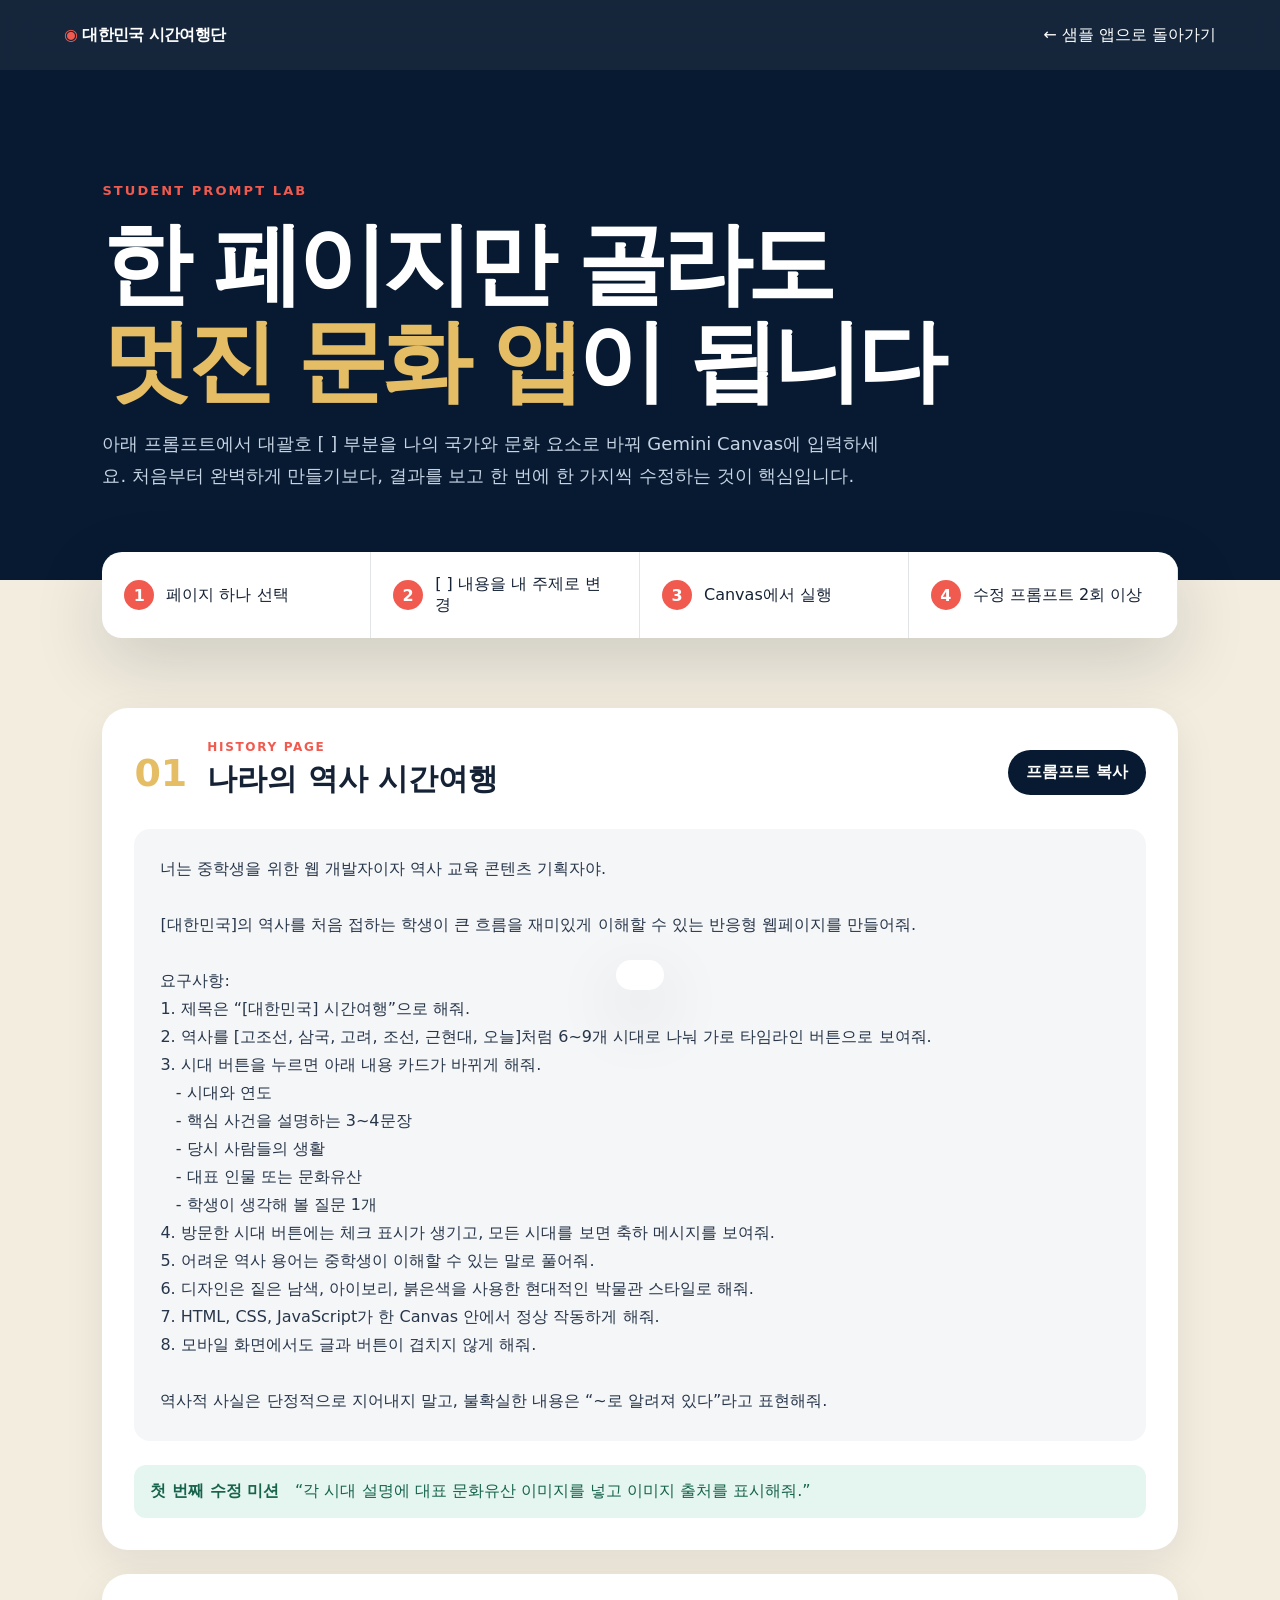
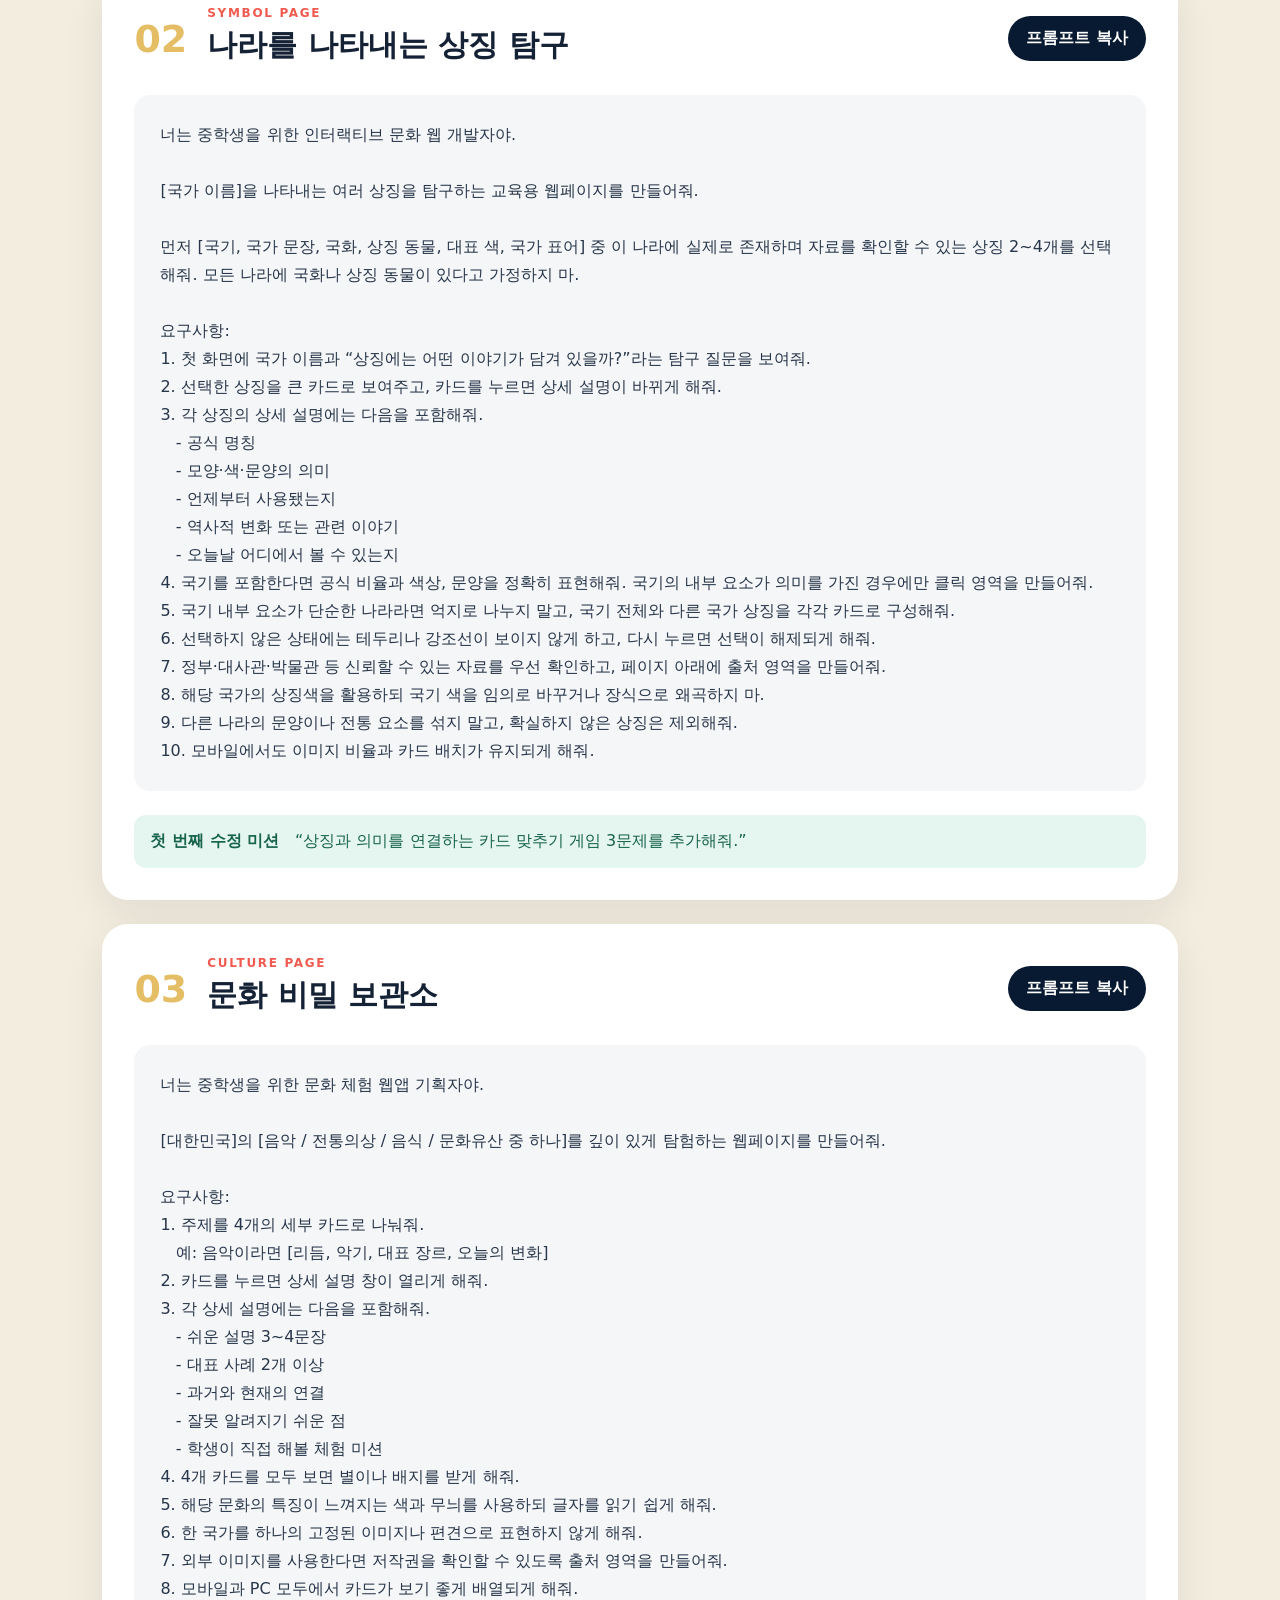
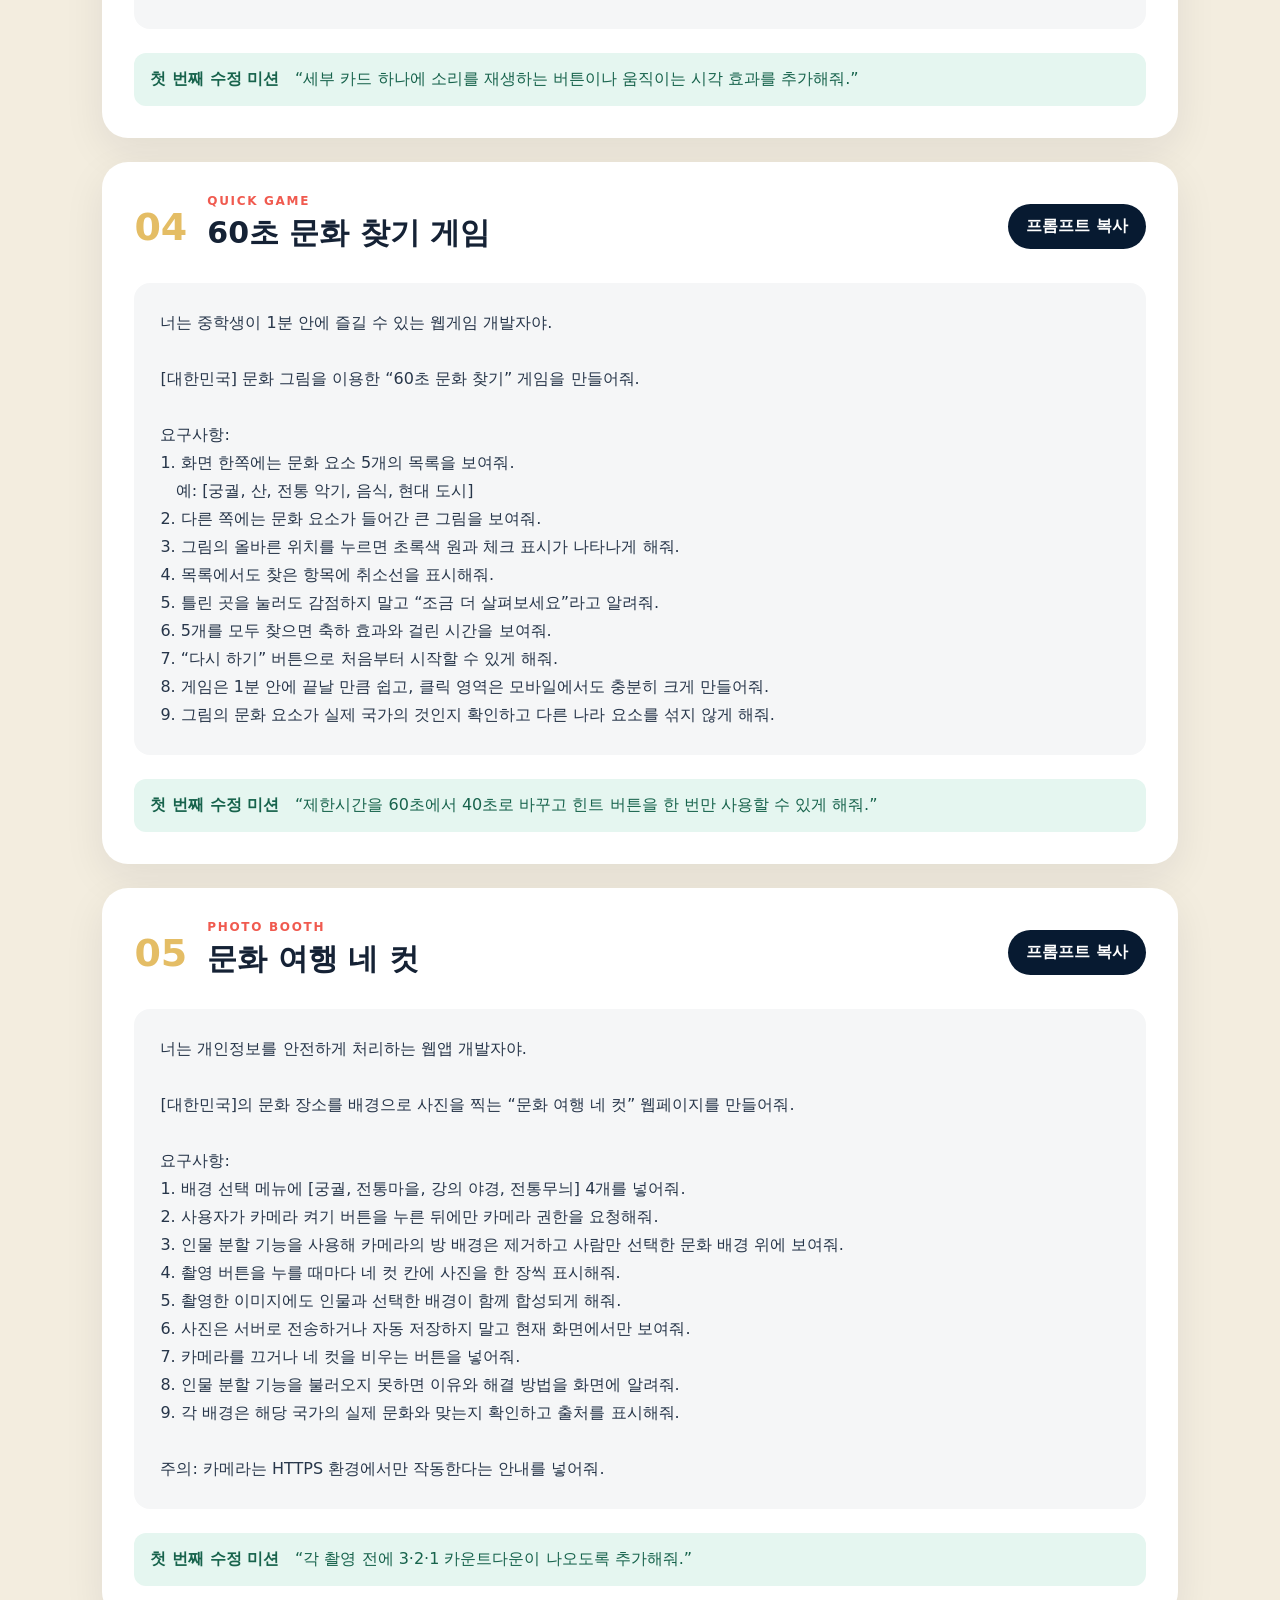
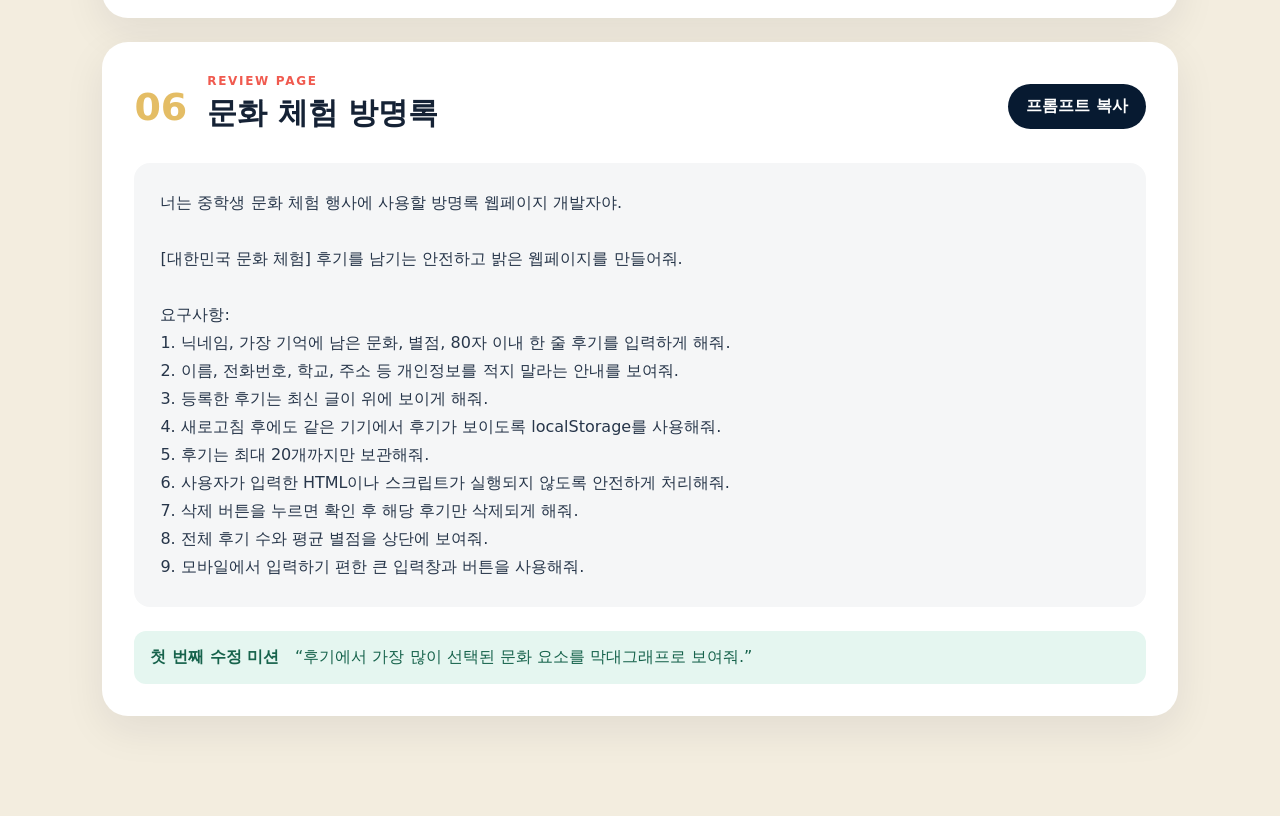
==== prompts.html @ 54f3423a "Add Korea culture learning web app" ====
<!doctype html>
<html lang="ko">
<head><meta charset="UTF-8"><meta name="viewport" content="width=device-width,initial-scale=1"><title>학생용 페이지별 프롬프트</title><link rel="stylesheet" href="styles.css"><link rel="stylesheet" href="prompts.css"></head>
<body class="prompt-page">
  <header class="site-header"><a class="brand" href="index.html"><span>◉</span> 대한민국 시간여행단</a><a class="back-link" href="index.html">← 샘플 앱으로 돌아가기</a></header>
  <main>
    <section class="prompt-hero"><p class="eyebrow">STUDENT PROMPT LAB</p><h1>한 페이지만 골라도<br><em>멋진 문화 앱</em>이 됩니다</h1><p>아래 프롬프트에서 대괄호 [ ] 부분을 나의 국가와 문화 요소로 바꿔 Gemini Canvas에 입력하세요. 처음부터 완벽하게 만들기보다, 결과를 보고 한 번에 한 가지씩 수정하는 것이 핵심입니다.</p></section>
    <section class="prompt-guide"><div><b>1</b><span>페이지 하나 선택</span></div><div><b>2</b><span>[ ] 내용을 내 주제로 변경</span></div><div><b>3</b><span>Canvas에서 실행</span></div><div><b>4</b><span>수정 프롬프트 2회 이상</span></div></section>
    <section class="prompt-list">
      <article class="prompt-card"><div class="prompt-title"><span>01</span><div><p>HISTORY PAGE</p><h2>나라의 역사 시간여행</h2></div><button class="copy-btn">프롬프트 복사</button></div><pre>너는 중학생을 위한 웹 개발자이자 역사 교육 콘텐츠 기획자야.

[대한민국]의 역사를 처음 접하는 학생이 큰 흐름을 재미있게 이해할 수 있는 반응형 웹페이지를 만들어줘.

요구사항:
1. 제목은 “[대한민국] 시간여행”으로 해줘.
2. 역사를 [고조선, 삼국, 고려, 조선, 근현대, 오늘]처럼 6~9개 시대로 나눠 가로 타임라인 버튼으로 보여줘.
3. 시대 버튼을 누르면 아래 내용 카드가 바뀌게 해줘.
   - 시대와 연도
   - 핵심 사건을 설명하는 3~4문장
   - 당시 사람들의 생활
   - 대표 인물 또는 문화유산
   - 학생이 생각해 볼 질문 1개
4. 방문한 시대 버튼에는 체크 표시가 생기고, 모든 시대를 보면 축하 메시지를 보여줘.
5. 어려운 역사 용어는 중학생이 이해할 수 있는 말로 풀어줘.
6. 디자인은 짙은 남색, 아이보리, 붉은색을 사용한 현대적인 박물관 스타일로 해줘.
7. HTML, CSS, JavaScript가 한 Canvas 안에서 정상 작동하게 해줘.
8. 모바일 화면에서도 글과 버튼이 겹치지 않게 해줘.

역사적 사실은 단정적으로 지어내지 말고, 불확실한 내용은 “~로 알려져 있다”라고 표현해줘.</pre><div class="mission"><b>첫 번째 수정 미션</b><span>“각 시대 설명에 대표 문화유산 이미지를 넣고 이미지 출처를 표시해줘.”</span></div></article>

      <article class="prompt-card"><div class="prompt-title"><span>02</span><div><p>SYMBOL PAGE</p><h2>나라를 나타내는 상징 탐구</h2></div><button class="copy-btn">프롬프트 복사</button></div><pre>너는 중학생을 위한 인터랙티브 문화 웹 개발자야.

[국가 이름]을 나타내는 여러 상징을 탐구하는 교육용 웹페이지를 만들어줘.

먼저 [국기, 국가 문장, 국화, 상징 동물, 대표 색, 국가 표어] 중 이 나라에 실제로 존재하며 자료를 확인할 수 있는 상징 2~4개를 선택해줘. 모든 나라에 국화나 상징 동물이 있다고 가정하지 마.

요구사항:
1. 첫 화면에 국가 이름과 “상징에는 어떤 이야기가 담겨 있을까?”라는 탐구 질문을 보여줘.
2. 선택한 상징을 큰 카드로 보여주고, 카드를 누르면 상세 설명이 바뀌게 해줘.
3. 각 상징의 상세 설명에는 다음을 포함해줘.
   - 공식 명칭
   - 모양·색·문양의 의미
   - 언제부터 사용됐는지
   - 역사적 변화 또는 관련 이야기
   - 오늘날 어디에서 볼 수 있는지
4. 국기를 포함한다면 공식 비율과 색상, 문양을 정확히 표현해줘. 국기의 내부 요소가 의미를 가진 경우에만 클릭 영역을 만들어줘.
5. 국기 내부 요소가 단순한 나라라면 억지로 나누지 말고, 국기 전체와 다른 국가 상징을 각각 카드로 구성해줘.
6. 선택하지 않은 상태에는 테두리나 강조선이 보이지 않게 하고, 다시 누르면 선택이 해제되게 해줘.
7. 정부·대사관·박물관 등 신뢰할 수 있는 자료를 우선 확인하고, 페이지 아래에 출처 영역을 만들어줘.
8. 해당 국가의 상징색을 활용하되 국기 색을 임의로 바꾸거나 장식으로 왜곡하지 마.
9. 다른 나라의 문양이나 전통 요소를 섞지 말고, 확실하지 않은 상징은 제외해줘.
10. 모바일에서도 이미지 비율과 카드 배치가 유지되게 해줘.</pre><div class="mission"><b>첫 번째 수정 미션</b><span>“상징과 의미를 연결하는 카드 맞추기 게임 3문제를 추가해줘.”</span></div></article>

      <article class="prompt-card"><div class="prompt-title"><span>03</span><div><p>CULTURE PAGE</p><h2>문화 비밀 보관소</h2></div><button class="copy-btn">프롬프트 복사</button></div><pre>너는 중학생을 위한 문화 체험 웹앱 기획자야.

[대한민국]의 [음악 / 전통의상 / 음식 / 문화유산 중 하나]를 깊이 있게 탐험하는 웹페이지를 만들어줘.

요구사항:
1. 주제를 4개의 세부 카드로 나눠줘.
   예: 음악이라면 [리듬, 악기, 대표 장르, 오늘의 변화]
2. 카드를 누르면 상세 설명 창이 열리게 해줘.
3. 각 상세 설명에는 다음을 포함해줘.
   - 쉬운 설명 3~4문장
   - 대표 사례 2개 이상
   - 과거와 현재의 연결
   - 잘못 알려지기 쉬운 점
   - 학생이 직접 해볼 체험 미션
4. 4개 카드를 모두 보면 별이나 배지를 받게 해줘.
5. 해당 문화의 특징이 느껴지는 색과 무늬를 사용하되 글자를 읽기 쉽게 해줘.
6. 한 국가를 하나의 고정된 이미지나 편견으로 표현하지 않게 해줘.
7. 외부 이미지를 사용한다면 저작권을 확인할 수 있도록 출처 영역을 만들어줘.
8. 모바일과 PC 모두에서 카드가 보기 좋게 배열되게 해줘.</pre><div class="mission"><b>첫 번째 수정 미션</b><span>“세부 카드 하나에 소리를 재생하는 버튼이나 움직이는 시각 효과를 추가해줘.”</span></div></article>

      <article class="prompt-card"><div class="prompt-title"><span>04</span><div><p>QUICK GAME</p><h2>60초 문화 찾기 게임</h2></div><button class="copy-btn">프롬프트 복사</button></div><pre>너는 중학생이 1분 안에 즐길 수 있는 웹게임 개발자야.

[대한민국] 문화 그림을 이용한 “60초 문화 찾기” 게임을 만들어줘.

요구사항:
1. 화면 한쪽에는 문화 요소 5개의 목록을 보여줘.
   예: [궁궐, 산, 전통 악기, 음식, 현대 도시]
2. 다른 쪽에는 문화 요소가 들어간 큰 그림을 보여줘.
3. 그림의 올바른 위치를 누르면 초록색 원과 체크 표시가 나타나게 해줘.
4. 목록에서도 찾은 항목에 취소선을 표시해줘.
5. 틀린 곳을 눌러도 감점하지 말고 “조금 더 살펴보세요”라고 알려줘.
6. 5개를 모두 찾으면 축하 효과와 걸린 시간을 보여줘.
7. “다시 하기” 버튼으로 처음부터 시작할 수 있게 해줘.
8. 게임은 1분 안에 끝날 만큼 쉽고, 클릭 영역은 모바일에서도 충분히 크게 만들어줘.
9. 그림의 문화 요소가 실제 국가의 것인지 확인하고 다른 나라 요소를 섞지 않게 해줘.</pre><div class="mission"><b>첫 번째 수정 미션</b><span>“제한시간을 60초에서 40초로 바꾸고 힌트 버튼을 한 번만 사용할 수 있게 해줘.”</span></div></article>

      <article class="prompt-card"><div class="prompt-title"><span>05</span><div><p>PHOTO BOOTH</p><h2>문화 여행 네 컷</h2></div><button class="copy-btn">프롬프트 복사</button></div><pre>너는 개인정보를 안전하게 처리하는 웹앱 개발자야.

[대한민국]의 문화 장소를 배경으로 사진을 찍는 “문화 여행 네 컷” 웹페이지를 만들어줘.

요구사항:
1. 배경 선택 메뉴에 [궁궐, 전통마을, 강의 야경, 전통무늬] 4개를 넣어줘.
2. 사용자가 카메라 켜기 버튼을 누른 뒤에만 카메라 권한을 요청해줘.
3. 인물 분할 기능을 사용해 카메라의 방 배경은 제거하고 사람만 선택한 문화 배경 위에 보여줘.
4. 촬영 버튼을 누를 때마다 네 컷 칸에 사진을 한 장씩 표시해줘.
5. 촬영한 이미지에도 인물과 선택한 배경이 함께 합성되게 해줘.
6. 사진은 서버로 전송하거나 자동 저장하지 말고 현재 화면에서만 보여줘.
7. 카메라를 끄거나 네 컷을 비우는 버튼을 넣어줘.
8. 인물 분할 기능을 불러오지 못하면 이유와 해결 방법을 화면에 알려줘.
9. 각 배경은 해당 국가의 실제 문화와 맞는지 확인하고 출처를 표시해줘.

주의: 카메라는 HTTPS 환경에서만 작동한다는 안내를 넣어줘.</pre><div class="mission"><b>첫 번째 수정 미션</b><span>“각 촬영 전에 3·2·1 카운트다운이 나오도록 추가해줘.”</span></div></article>

      <article class="prompt-card"><div class="prompt-title"><span>06</span><div><p>REVIEW PAGE</p><h2>문화 체험 방명록</h2></div><button class="copy-btn">프롬프트 복사</button></div><pre>너는 중학생 문화 체험 행사에 사용할 방명록 웹페이지 개발자야.

[대한민국 문화 체험] 후기를 남기는 안전하고 밝은 웹페이지를 만들어줘.

요구사항:
1. 닉네임, 가장 기억에 남은 문화, 별점, 80자 이내 한 줄 후기를 입력하게 해줘.
2. 이름, 전화번호, 학교, 주소 등 개인정보를 적지 말라는 안내를 보여줘.
3. 등록한 후기는 최신 글이 위에 보이게 해줘.
4. 새로고침 후에도 같은 기기에서 후기가 보이도록 localStorage를 사용해줘.
5. 후기는 최대 20개까지만 보관해줘.
6. 사용자가 입력한 HTML이나 스크립트가 실행되지 않도록 안전하게 처리해줘.
7. 삭제 버튼을 누르면 확인 후 해당 후기만 삭제되게 해줘.
8. 전체 후기 수와 평균 별점을 상단에 보여줘.
9. 모바일에서 입력하기 편한 큰 입력창과 버튼을 사용해줘.</pre><div class="mission"><b>첫 번째 수정 미션</b><span>“후기에서 가장 많이 선택된 문화 요소를 막대그래프로 보여줘.”</span></div></article>
    </section>
  </main>
  <div id="toast" role="status"></div><script src="prompts.js"></script>
</body></html>
---- styles.css ----
:root{--navy:#071a31;--navy2:#0d2948;--red:#f05a4f;--blue:#2c71d6;--cream:#f7f0df;--gold:#e4bd65;--mint:#93d8c4;--ink:#152235;--white:#fff;--shadow:0 24px 70px rgba(5,22,43,.16)}
*{box-sizing:border-box}html{scroll-behavior:smooth}body{margin:0;font-family:Pretendard,"Noto Sans KR",system-ui,sans-serif;color:var(--ink);background:var(--cream)}button,a,select,input,textarea{font:inherit}button,a{cursor:pointer}.site-header{height:70px;position:sticky;top:0;z-index:20;display:flex;align-items:center;gap:28px;padding:0 5vw;background:rgba(7,26,49,.94);backdrop-filter:blur(14px);color:#fff}.brand{margin-right:auto;color:#fff;text-decoration:none;font-weight:850;letter-spacing:-.04em}.brand span{color:var(--red)}nav{display:flex;gap:22px}nav a{color:#dbe7f4;text-decoration:none;font-size:14px}.icon-btn,.ghost,.small-btn{border:1px solid rgba(255,255,255,.3);background:transparent;color:inherit;border-radius:999px;padding:10px 16px}.hero{min-height:calc(100vh - 70px);display:grid;grid-template-columns:.85fr 1.15fr;align-items:center;background:var(--navy);color:#fff;overflow:hidden}.hero-copy{padding:8vw 3vw 8vw 8vw;z-index:2}.eyebrow{color:var(--red);font-weight:900;font-size:13px;letter-spacing:.16em}.hero h1{font-size:clamp(52px,6.7vw,100px);line-height:.94;letter-spacing:-.07em;margin:24px 0}.hero h1 em{color:var(--gold);font-style:normal}.hero-copy>p:not(.eyebrow){font-size:18px;color:#c6d4e4;line-height:1.8;max-width:580px}.hero-actions{display:flex;gap:12px;margin-top:34px}.primary{display:inline-block;border:0;border-radius:999px;padding:14px 23px;background:var(--red);color:#fff;text-decoration:none;font-weight:850;box-shadow:0 10px 30px rgba(240,90,79,.25)}.hero-art{height:100%;position:relative}.hero-art img{width:100%;height:100%;object-fit:cover;mask-image:linear-gradient(90deg,transparent 0,#000 15%)}.passport{position:absolute;right:5vw;bottom:7vh;background:#fff;color:var(--navy);padding:16px 22px;border-radius:16px;transform:rotate(-3deg);box-shadow:var(--shadow)}.passport small{display:block}.passport strong{font-size:24px;color:var(--red)}.section{padding:100px 8vw}.section-heading{display:flex;justify-content:space-between;align-items:end;gap:40px;margin-bottom:42px}.section-heading h2,.camera-copy h2{font-size:clamp(38px,5vw,68px);letter-spacing:-.055em;margin:10px 0}.section-heading>p{max-width:430px;line-height:1.7;color:#617083}.timeline{display:grid;grid-template-columns:repeat(5,1fr);position:relative}.timeline:before{content:"";position:absolute;left:5%;right:5%;top:21px;height:2px;background:#c7bfae}.era{z-index:1;border:0;background:transparent;padding:55px 5px 10px;font-weight:850;position:relative}.era:before{content:"";position:absolute;top:13px;left:calc(50% - 9px);width:18px;height:18px;border-radius:50%;background:var(--cream);border:3px solid var(--navy)}.era.active{color:var(--red)}.era.active:before{background:var(--red);box-shadow:0 0 0 8px rgba(240,90,79,.16);border-color:var(--red)}.era.visited:after{content:"✓";position:absolute;top:-8px;margin-left:2px;color:var(--blue)}.era-panel{margin-top:30px;background:#fff;border-radius:28px;padding:45px;display:grid;grid-template-columns:140px 1fr;gap:34px;box-shadow:var(--shadow);min-height:230px}.era-panel .year{font-size:34px;font-weight:900;color:var(--red);border-right:1px solid #ddd}.era-panel h3{font-size:28px;margin:0 0 12px}.era-panel p{line-height:1.8;color:#536276}.era-panel .fact{display:inline-block;background:#eaf3ff;padding:10px 14px;border-radius:10px;color:#174e91;font-weight:750}.culture-section{background:var(--navy);color:#fff}.section-heading.light>p{color:#b9c9da}.culture-grid{display:grid;grid-template-columns:repeat(4,1fr);gap:16px}.culture-card{text-align:left;min-height:350px;border:1px solid rgba(255,255,255,.13);background:var(--navy2);color:#fff;border-radius:24px;padding:26px;display:flex;flex-direction:column;transition:.25s}.culture-card:hover{transform:translateY(-8px);background:#15395f;border-color:var(--gold)}.culture-card .num{color:#849bb5}.culture-card .emoji{font-size:70px;margin:auto 0}.culture-card h3{font-size:32px;margin:0}.culture-card p{color:#b8c9da}.culture-card .open{margin-top:auto;color:var(--gold);font-size:14px}dialog{border:0;border-radius:26px;padding:0;max-width:660px;width:90%;box-shadow:var(--shadow)}dialog::backdrop{background:rgba(3,15,28,.78);backdrop-filter:blur(7px)}.dialog-close{position:absolute;right:18px;top:14px;border:0;background:none;font-size:30px}.dialog-content{padding:42px}.dialog-content .big{font-size:64px}.dialog-content h3{font-size:38px;margin:10px 0}.dialog-content p{line-height:1.8;color:#516174}.dialog-content .connection{background:var(--cream);border-left:5px solid var(--red);padding:16px;border-radius:8px}.game-tabs{display:flex;gap:8px;margin-bottom:18px}.game-tab{border:1px solid #bbb;background:transparent;border-radius:999px;padding:11px 20px;font-weight:800}.game-tab.active{background:var(--navy);color:#fff}.game-panel{display:none;background:#fff;border-radius:30px;padding:38px;box-shadow:var(--shadow)}.game-panel.active{display:grid}.game-panel#puzzleGame{grid-template-columns:.65fr 1fr;align-items:center;gap:55px}.game-label{color:var(--red);font-weight:900}.game-panel h3{font-size:32px}.game-stats{display:flex;align-items:center;gap:16px;margin-top:30px}.small-btn{color:var(--navy);border-color:#bbb}.puzzle{width:min(100%,600px);aspect-ratio:3/2;display:grid;grid-template-columns:repeat(3,1fr);grid-template-rows:repeat(3,1fr);gap:4px;background:var(--navy);padding:4px;border-radius:15px;overflow:hidden}.tile{border:0;border-radius:5px;background-image:url("assets/korea-journey.png");background-size:300% 300%;transition:.15s}.tile.empty{background-image:none;background:#d9e1e8}.quiz-box{max-width:720px;margin:auto;width:100%}.quiz-progress{display:flex;justify-content:space-between;color:#697789}.quiz-answers{display:grid;gap:10px}.answer{padding:16px;text-align:left;border:1px solid #d4dbe2;background:#fff;border-radius:14px}.answer:hover{border-color:var(--blue)}.answer.correct{background:#dff5e9;border-color:#39a16c}.answer.wrong{background:#ffe6e2;border-color:var(--red)}#quizFeedback{min-height:24px;font-weight:750}.camera-section{background:#cde8df;display:grid;grid-template-columns:.7fr 1.3fr;align-items:center;gap:7vw}.camera-copy p:not(.eyebrow){line-height:1.8}.camera-copy label{display:block;font-weight:800;margin:24px 0 8px}.camera-copy select{display:block;width:100%;padding:13px;border:0;border-radius:12px;margin-bottom:16px}.camera-frame{aspect-ratio:16/10;background:var(--navy);border:10px solid #fff;border-radius:28px;box-shadow:var(--shadow);overflow:hidden;position:relative;display:grid;place-items:center}.camera-frame video{width:100%;height:100%;object-fit:cover;transform:scaleX(-1)}#cameraPlaceholder{text-align:center;color:#c5d6e7}#cameraPlaceholder span{font-size:70px}#cameraSticker{position:absolute;top:22px;left:50%;transform:translateX(-50%);background:rgba(7,26,49,.8);color:#fff;padding:10px 18px;border-radius:999px;font-weight:800;white-space:nowrap}.capture{position:absolute;bottom:18px;width:56px;height:56px;border-radius:50%;border:5px solid #fff;background:var(--red);color:transparent}.review-layout{display:grid;grid-template-columns:.8fr 1.2fr;gap:50px}.review-layout form{display:grid;gap:15px;background:#fff;padding:28px;border-radius:24px}.review-layout label{font-weight:800}.review-layout input,.review-layout select,.review-layout textarea{width:100%;margin-top:7px;padding:13px;border:1px solid #ccd3da;border-radius:10px}.review-layout textarea{height:100px;resize:vertical}.rating button{border:0;background:transparent;color:#c7c7c7;font-size:28px;padding:2px}.rating button.on{color:var(--gold)}.review-list{display:grid;gap:12px;max-height:460px;overflow:auto}.review-item{background:#fff;padding:18px 20px;border-radius:16px}.review-item header{display:flex;justify-content:space-between}.review-item p{color:#4d5c6d}.review-item small{color:#738092}footer{padding:50px 8vw;background:var(--navy);color:#fff;display:flex;align-items:center;gap:25px}footer p{color:#9db0c5}footer a{margin-left:auto;color:var(--gold)}#toast{position:fixed;left:50%;bottom:30px;transform:translate(-50%,120px);background:#fff;color:var(--navy);padding:15px 24px;border-radius:999px;box-shadow:var(--shadow);font-weight:850;z-index:50;transition:.3s}#toast.show{transform:translate(-50%,0)}
@media(max-width:900px){nav{display:none}.site-header{padding:0 20px}.hero{grid-template-columns:1fr}.hero-copy{padding:90px 7vw 35px}.hero-art{height:55vh}.culture-grid{grid-template-columns:1fr 1fr}.section,.camera-section{padding:75px 6vw}.game-panel#puzzleGame,.camera-section,.review-layout{grid-template-columns:1fr}.camera-copy{order:0}.section-heading{align-items:start;flex-direction:column}.era-panel{grid-template-columns:1fr}.era-panel .year{border:0}.culture-card{min-height:270px}}
@media(max-width:560px){.icon-btn{padding:9px;font-size:12px}.hero h1{font-size:52px}.culture-grid{grid-template-columns:1fr}.timeline{overflow-x:auto}.era{min-width:90px}.game-panel{padding:22px}.section{padding:65px 20px}.puzzle{width:100%}.hero-art{height:45vh}}
@media(prefers-reduced-motion:reduce){html{scroll-behavior:auto}*{transition:none!important}}

/* Expanded learning sections */
.timeline{grid-template-columns:repeat(9,minmax(95px,1fr));overflow-x:auto;padding-top:8px}.timeline:before{top:29px}.era-panel{min-height:300px}.era-panel .year{font-size:30px}.era-meta{display:grid;grid-template-columns:repeat(3,1fr);gap:10px;margin-top:20px}.era-meta div{background:#f6f3ec;padding:14px;border-radius:12px}.era-meta b{display:block;color:var(--red);font-size:13px;margin-bottom:6px}.era-meta span{font-size:14px;line-height:1.5}.source-note{margin-top:24px;color:#6d7784;font-size:13px}
.flag-section{background:#0a203b;color:#fff}.flag-layout{display:grid;grid-template-columns:1.15fr .85fr;gap:60px;align-items:center}.flag-stage{aspect-ratio:3/2;background:#fff;border-radius:12px;position:relative;box-shadow:0 30px 80px rgba(0,0,0,.32)}.taegeuk-symbol{position:absolute;width:32%;aspect-ratio:1;left:34%;top:26%;border-radius:50%;background:linear-gradient(#cd2e3a 0 50%,#0047a0 50%);transform:rotate(28deg);overflow:hidden}.taegeuk-symbol:before,.taegeuk-symbol:after{content:"";position:absolute;width:50%;height:50%;border-radius:50%;left:0;top:25%;background:#cd2e3a}.taegeuk-symbol:after{left:50%;background:#0047a0}.trigram{position:absolute;border:0;background:none;color:#111;font-family:serif;font-size:clamp(38px,6vw,72px);line-height:1;transition:.2s}.trigram:hover,.trigram.active{color:var(--red)}.trigram-geon{left:10%;top:8%;transform:rotate(-35deg)}.trigram-gon{right:10%;bottom:8%;transform:rotate(-35deg)}.trigram-gam{right:10%;top:8%;transform:rotate(35deg)}.trigram-ri{left:10%;bottom:8%;transform:rotate(35deg)}.trigram-geon:hover,.trigram-geon.active,.trigram-gon:hover,.trigram-gon.active{transform:rotate(-35deg) scale(1.12)}.trigram-gam:hover,.trigram-gam.active,.trigram-ri:hover,.trigram-ri.active{transform:rotate(35deg) scale(1.12)}.flag-detail .hanja{font:900 90px serif;color:var(--gold)}.flag-detail h3{font-size:32px;margin:8px 0}.flag-detail>p:not(.eyebrow){color:#bdcad8;line-height:1.8}.flag-meaning{display:grid;grid-template-columns:80px 1fr;gap:8px 15px;margin-top:28px;padding-top:22px;border-top:1px solid #38506a}.flag-meaning b{color:var(--gold)}.flag-meaning span{color:#c5d1dd}.flag-history{display:grid;grid-template-columns:repeat(4,1fr);gap:12px;margin-top:60px}.flag-history article{padding:24px;border-radius:18px;background:#112d4d}.flag-history b{color:var(--red);font-size:24px}.flag-history h3{font-size:18px}.flag-history p{color:#b9c8d7;font-size:14px;line-height:1.7}
.dialog-content{max-height:82vh;overflow:auto}.culture-topics{display:grid;gap:10px;margin:24px 0}.culture-topic{padding:15px;border:1px solid #dce2e7;border-radius:12px}.culture-topic b{display:block;color:var(--blue);margin-bottom:5px}.culture-topic span{font-size:14px;line-height:1.6;color:#4f5e6e}.try-it{background:#e5f6f0;padding:16px;border-radius:12px;color:#17634c;font-weight:750}
.game-panel#huntGame{grid-template-columns:.65fr 1fr;align-items:center;gap:45px}.hunt-checklist{display:flex;flex-wrap:wrap;gap:8px;margin-top:20px}.hunt-checklist span{padding:9px 12px;border-radius:999px;background:#edf0f3;font-weight:800;font-size:13px}.hunt-checklist span.found{background:#dff5e9;color:#19734c;text-decoration:line-through}.hunt-image{position:relative;border-radius:20px;overflow:hidden;box-shadow:var(--shadow)}.hunt-image img{display:block;width:100%}.hotspot{position:absolute;border:2px dashed transparent;background:transparent;border-radius:50%}.hotspot:hover{border-color:#fff;background:rgba(255,255,255,.12)}.hotspot.found{border:4px solid #54e49e;background:rgba(84,228,158,.2)}.hotspot.found:after{content:"✓";position:absolute;inset:25%;display:grid;place-items:center;border-radius:50%;background:#178454;color:#fff;font-size:24px}.hotspot.palace{left:0;top:24%;width:35%;height:36%}.hotspot.mountain{left:25%;top:0;width:34%;height:30%}.hotspot.janggu{left:36%;top:40%;width:30%;height:45%}.hotspot.food{left:0;bottom:0;width:30%;height:30%}.hotspot.seoul{right:0;top:10%;width:38%;height:44%}
.camera-section{align-items:start}.photo-booth{background:#fff;padding:16px;border-radius:26px;box-shadow:var(--shadow)}.booth-title{text-align:center;font-weight:900;letter-spacing:.08em;padding:5px 0 14px}.four-cut{display:grid;grid-template-columns:repeat(4,1fr);gap:7px;margin-bottom:10px}.cut{aspect-ratio:3/4;background:#e8edf0;position:relative;overflow:hidden;border-radius:5px}.cut span{position:absolute;left:7px;top:4px;color:#fff;text-shadow:0 1px 3px #000;font-weight:900}.cut canvas{width:100%;height:100%;object-fit:cover}.photo-booth .camera-frame{aspect-ratio:16/9;border-width:5px}.camera-frame:before{content:"";position:absolute;inset:0;z-index:1;pointer-events:none;opacity:.38}.camera-frame.bg-palace:before{background:linear-gradient(transparent 58%,rgba(7,26,49,.6)),repeating-linear-gradient(90deg,transparent 0 18%,rgba(183,51,45,.35) 18% 20%)}.camera-frame.bg-hanok:before{background:linear-gradient(135deg,rgba(88,50,20,.4),transparent 45%),linear-gradient(0deg,rgba(230,193,119,.25),transparent)}.camera-frame.bg-hangang:before{background:radial-gradient(circle at 20% 20%,#ffe98a 0 2%,transparent 2.5%),linear-gradient(0deg,rgba(19,91,159,.7),transparent 55%)}.camera-frame.bg-dancheong:before{background:repeating-radial-gradient(circle at 0 0,#14766a 0 8px,#c83e3c 9px 13px,#e8bc4c 14px 17px,transparent 18px 36px)}.camera-frame #cameraSticker,.camera-frame .capture{z-index:2}.privacy-note{text-align:center;font-size:12px;color:#71808e;margin:12px 0 0}
@media(max-width:900px){.game-panel#huntGame,.flag-layout{grid-template-columns:1fr}.flag-history{grid-template-columns:1fr 1fr}.era-meta{grid-template-columns:1fr}.four-cut{grid-template-columns:1fr 1fr}}

/* Precise Taegeukgi trigrams and two-line years */
.era-panel .year{white-space:normal;overflow-wrap:normal;word-break:keep-all;line-height:1.12;min-width:0;padding-right:18px}
.trigram{width:64px;height:48px;padding:5px;display:flex;flex-direction:column;justify-content:space-between;align-items:stretch;font-size:0;border-radius:5px}
.trigram i{display:block;width:54px;height:7px;flex:0 0 7px;background:#111;border-radius:0}
.trigram i.broken{background:linear-gradient(to right,#111 0 42%,transparent 42% 58%,#111 58% 100%)}
.trigram:hover i,.trigram.active i{background:var(--red)}
.trigram:hover i.broken,.trigram.active i.broken{background:linear-gradient(to right,var(--red) 0 42%,transparent 42% 58%,var(--red) 58% 100%)}

/* Real four-cut photo backgrounds */
.photo-booth .camera-frame{background-size:cover;background-position:center}.camera-frame.bg-palace{background-image:url("assets/fourcut-palace.png")}.camera-frame.bg-hanok{background-image:url("assets/fourcut-hanok.png")}.camera-frame.bg-hangang{background-image:url("assets/fourcut-hangang.png")}.camera-frame.bg-dancheong{background-image:url("assets/fourcut-dancheong.png")}.photo-booth .camera-frame:before{display:none}.photo-booth .camera-frame video{width:68%;height:88%;border-radius:18px;box-shadow:0 10px 35px rgba(0,0,0,.42);object-fit:cover}.photo-booth #cameraPlaceholder{background:rgba(7,26,49,.75);padding:18px 26px;border-radius:18px}.cut{background-size:cover;background-position:center}.cut canvas{display:block;width:100%;height:100%;object-fit:cover}

/* Official Taegeukgi proportions: bar length D/2, bar thickness D/12, gaps D/24 */
.trigram{width:16.6667%;height:16.6667%;padding:0;display:flex;flex-direction:column;justify-content:space-between;align-items:stretch;font-size:0;border-radius:0}
.trigram i{display:block;width:100%;height:25%;flex:0 0 25%;background:#111;border-radius:0}
.trigram i.broken{background:linear-gradient(to right,#111 0 45.833%,transparent 45.833% 54.167%,#111 54.167% 100%)}
.trigram:hover i.broken,.trigram.active i.broken{background:linear-gradient(to right,var(--red) 0 45.833%,transparent 45.833% 54.167%,var(--red) 54.167% 100%)}
.photo-booth .camera-frame video{display:none}.photo-booth #personCanvas{display:block;width:76%;height:92%;object-fit:contain;position:relative;z-index:1;filter:drop-shadow(0 10px 18px rgba(0,0,0,.38))}.photo-booth #cameraPlaceholder{z-index:2}
.trigram:hover,.trigram.active{outline:3px solid rgba(240,90,79,.75);outline-offset:5px}.trigram:hover i,.trigram.active i{background:#111}.trigram:hover i.broken,.trigram.active i.broken{background:linear-gradient(to right,#111 0 45.833%,transparent 45.833% 54.167%,#111 54.167% 100%)}

/* Center the four trigrams around the taegeuk within the full white field */
.flag-stage{border:1px solid #69727b;border-radius:2px}
.trigram-geon{left:15.5%;top:17%;transform:rotate(-56deg)}
.trigram-gam{right:15.5%;top:17%;transform:rotate(56deg)}
.trigram-ri{left:15.5%;bottom:17%;transform:rotate(56deg)}
.trigram-gon{right:15.5%;bottom:17%;transform:rotate(-56deg)}
.trigram-geon:hover,.trigram-geon.active,.trigram-gon:hover,.trigram-gon.active{transform:rotate(-56deg) scale(1.06)}
.trigram-gam:hover,.trigram-gam.active,.trigram-ri:hover,.trigram-ri.active{transform:rotate(56deg) scale(1.06)}

.hero h1{line-height:1.08}
.hero h1 .title-line{display:block;white-space:nowrap}.hero h1 .title-korea{font-size:1em}.hero-intro span{display:block}
---- prompts.css ----
.prompt-page{background:#f3eddf}.prompt-page .back-link{color:#fff;text-decoration:none}.prompt-hero{padding:100px 8vw 70px;background:#071a31;color:#fff}.prompt-hero h1{font-size:clamp(46px,7vw,92px);line-height:1.08;letter-spacing:-.06em;margin:18px 0}.prompt-hero h1 em{color:#e4bd65;font-style:normal}.prompt-hero>p:last-child{max-width:780px;color:#c6d4e4;line-height:1.8;font-size:18px}.prompt-guide{margin:-28px 8vw 50px;background:#fff;border-radius:20px;display:grid;grid-template-columns:repeat(4,1fr);box-shadow:var(--shadow);overflow:hidden}.prompt-guide div{padding:22px;border-right:1px solid #e2e5e8;display:flex;gap:12px;align-items:center}.prompt-guide b{display:grid;place-items:center;width:30px;height:30px;border-radius:50%;background:#f05a4f;color:#fff}.prompt-list{padding:20px 8vw 100px;display:grid;gap:24px}.prompt-card{background:#fff;border-radius:26px;padding:32px;box-shadow:0 14px 40px rgba(20,31,46,.08)}.prompt-title{display:flex;align-items:center;gap:20px}.prompt-title>span{font-size:38px;color:#e4bd65;font-weight:900}.prompt-title p{font-size:12px;letter-spacing:.14em;color:#f05a4f;font-weight:900;margin:0}.prompt-title h2{font-size:30px;margin:5px 0}.copy-btn{margin-left:auto;border:0;border-radius:999px;background:#071a31;color:#fff;padding:12px 18px;font-weight:800}.prompt-card pre{white-space:pre-wrap;font-family:inherit;line-height:1.75;background:#f5f6f7;padding:26px;border-radius:16px;color:#27364a;margin:24px 0}.mission{display:flex;gap:16px;background:#e5f6f0;padding:16px;border-radius:12px;color:#17634c}.mission b{white-space:nowrap}@media(max-width:700px){.prompt-guide{grid-template-columns:1fr 1fr}.prompt-title{align-items:flex-start;flex-wrap:wrap}.copy-btn{margin-left:0}.prompt-card{padding:20px}.mission{flex-direction:column}.prompt-hero{padding:80px 20px 60px}.prompt-list{padding:20px}.prompt-guide{margin:-20px 20px 40px}}
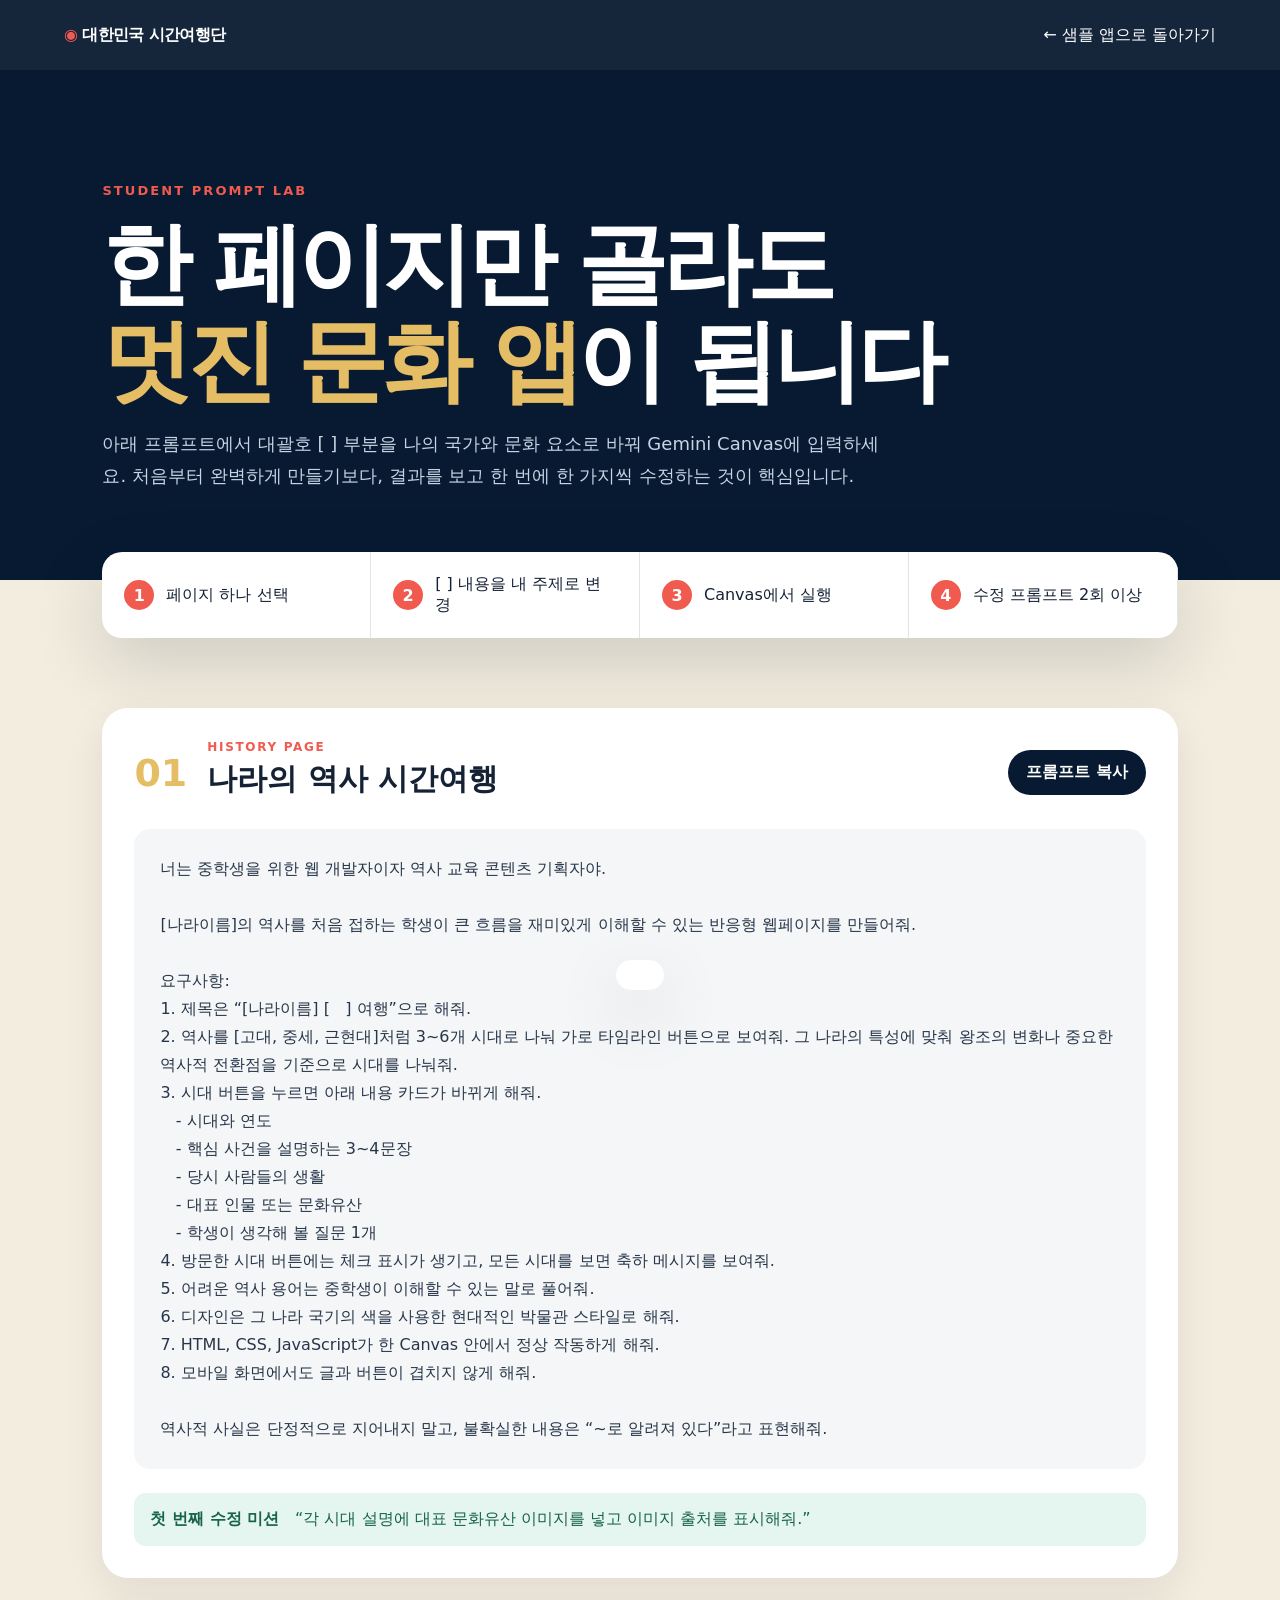
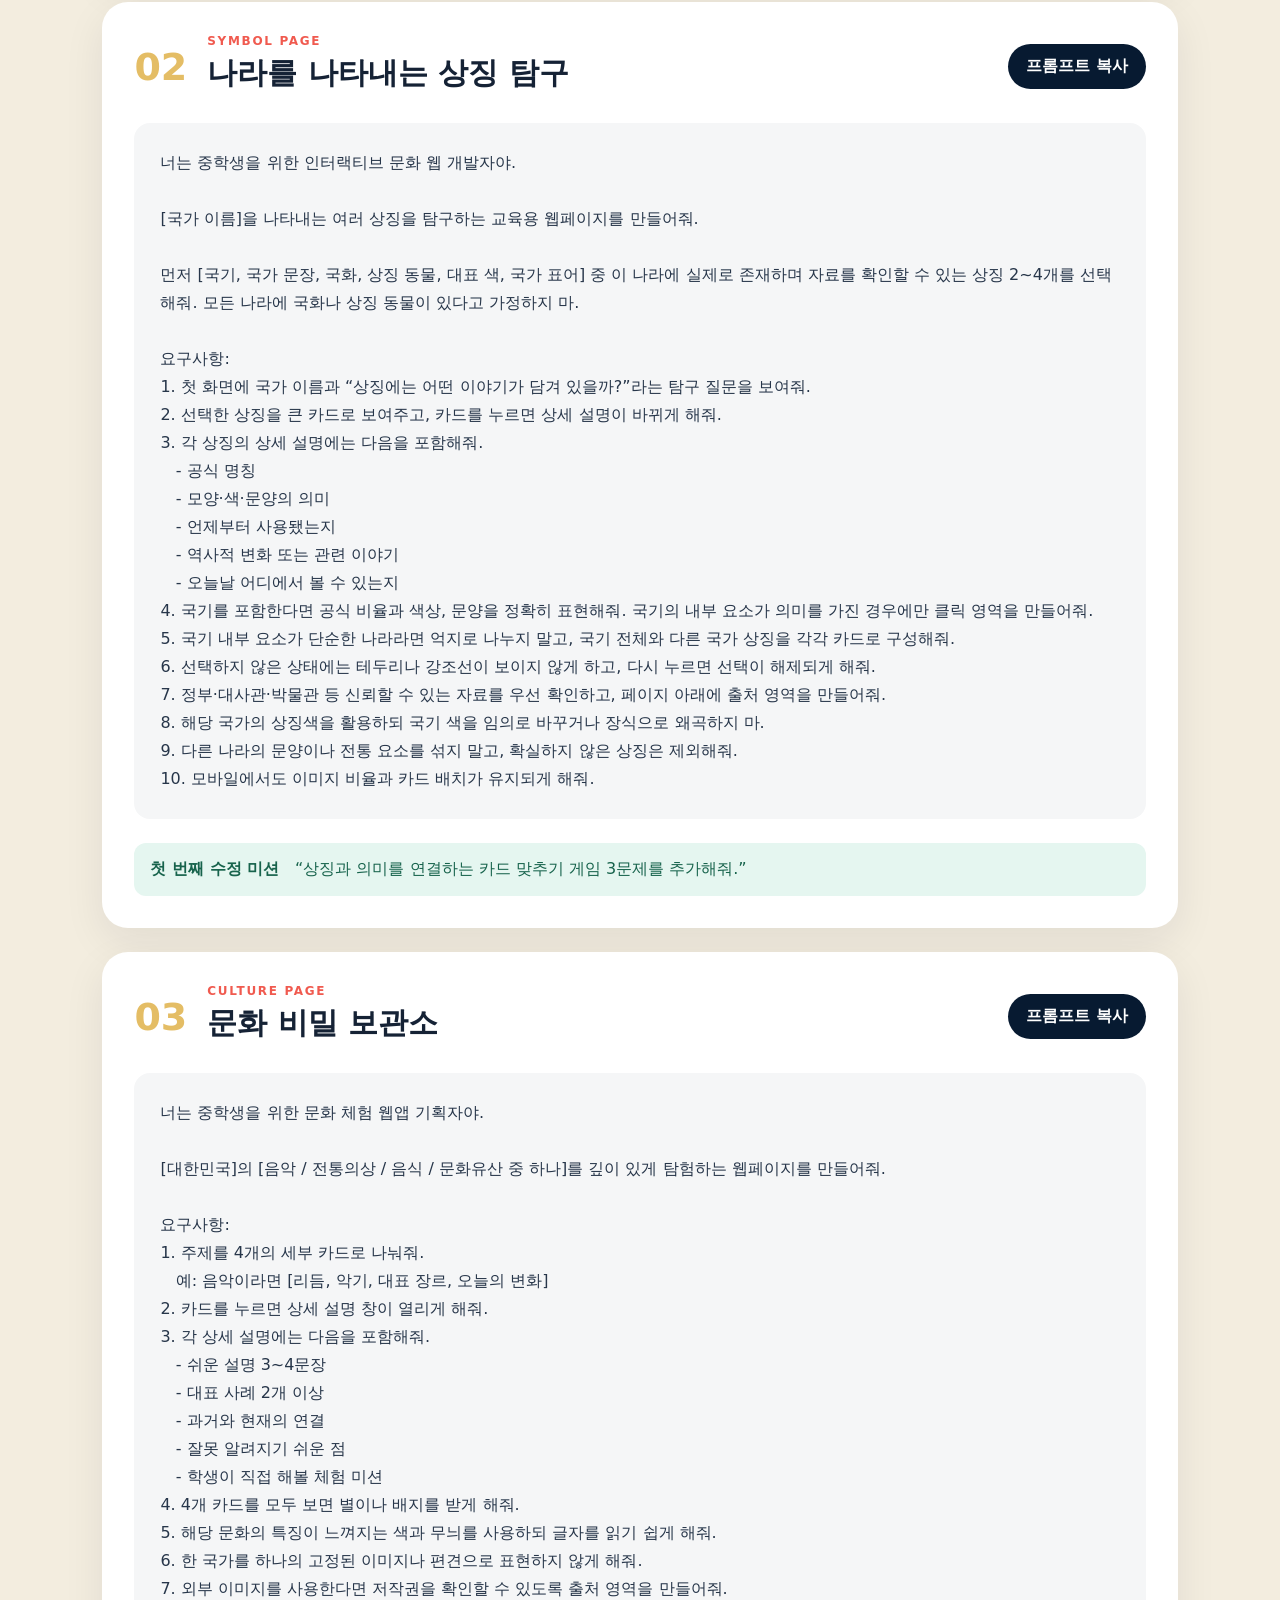
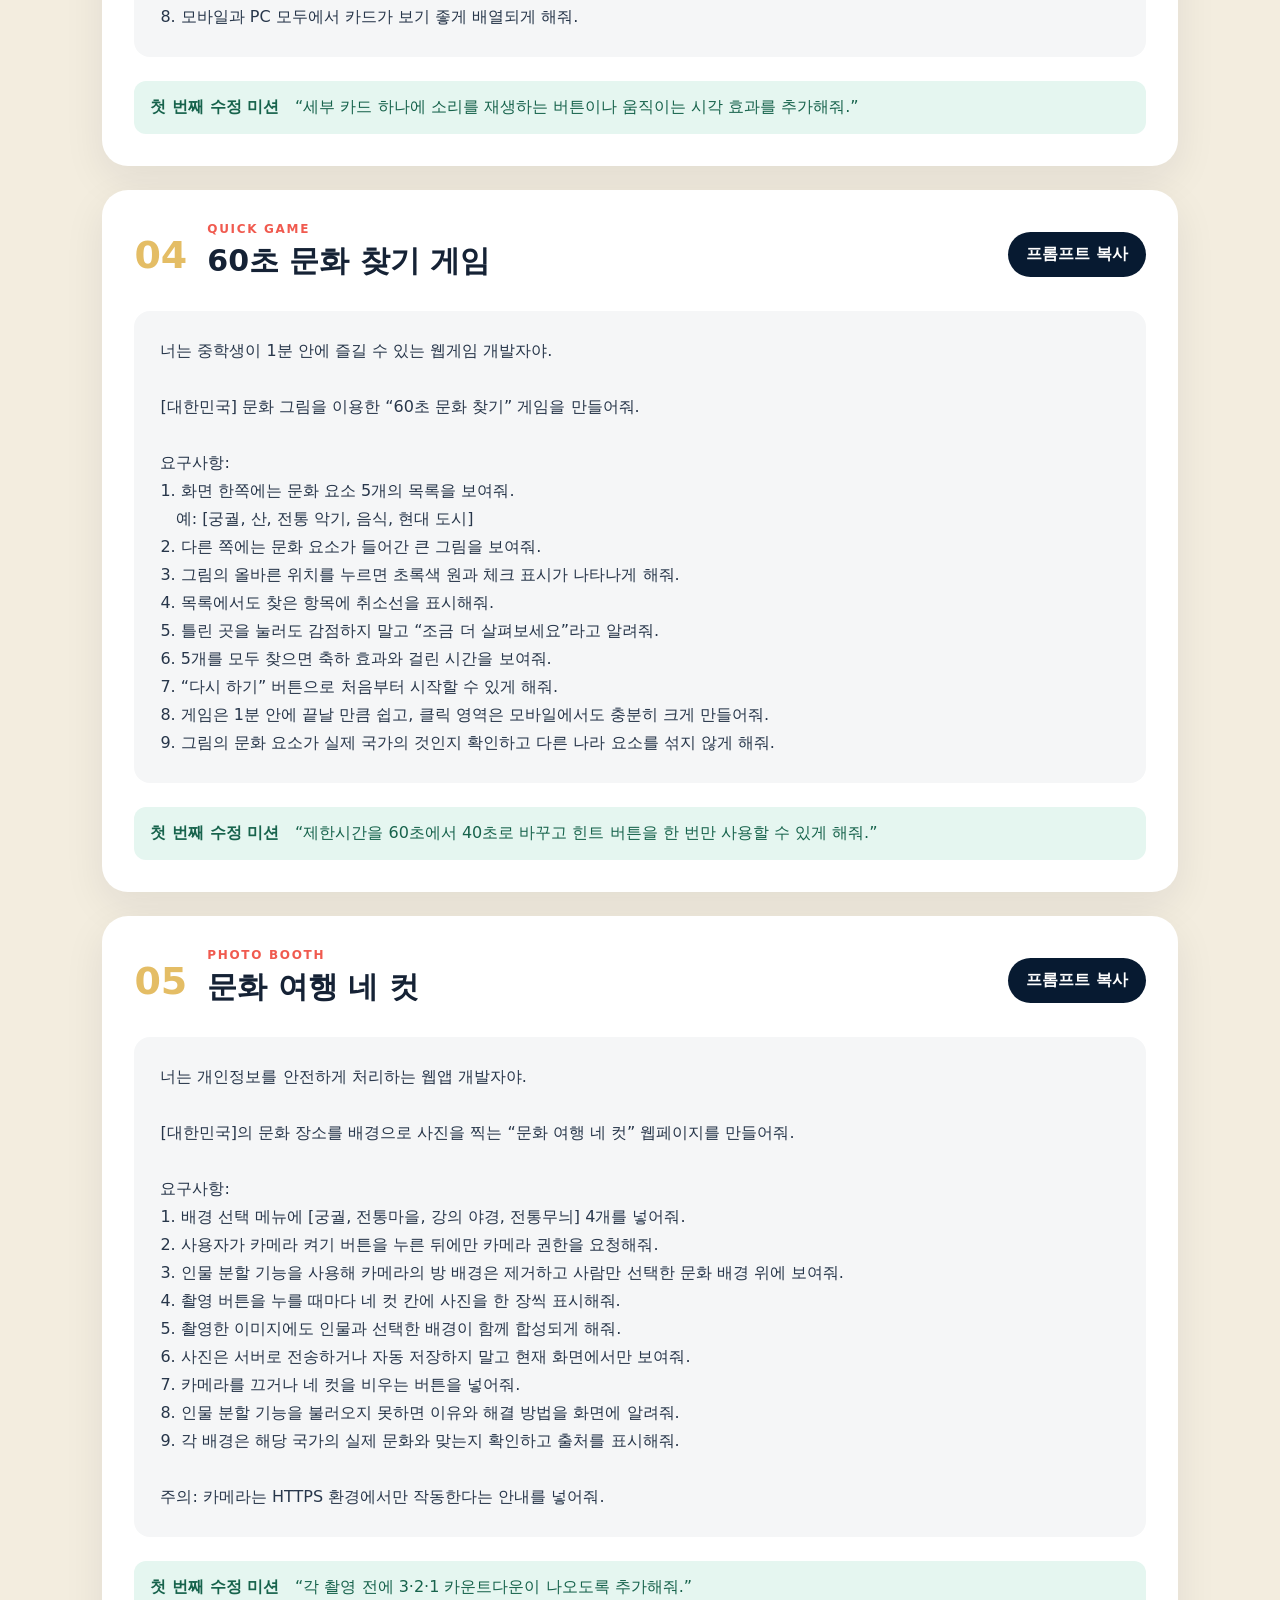
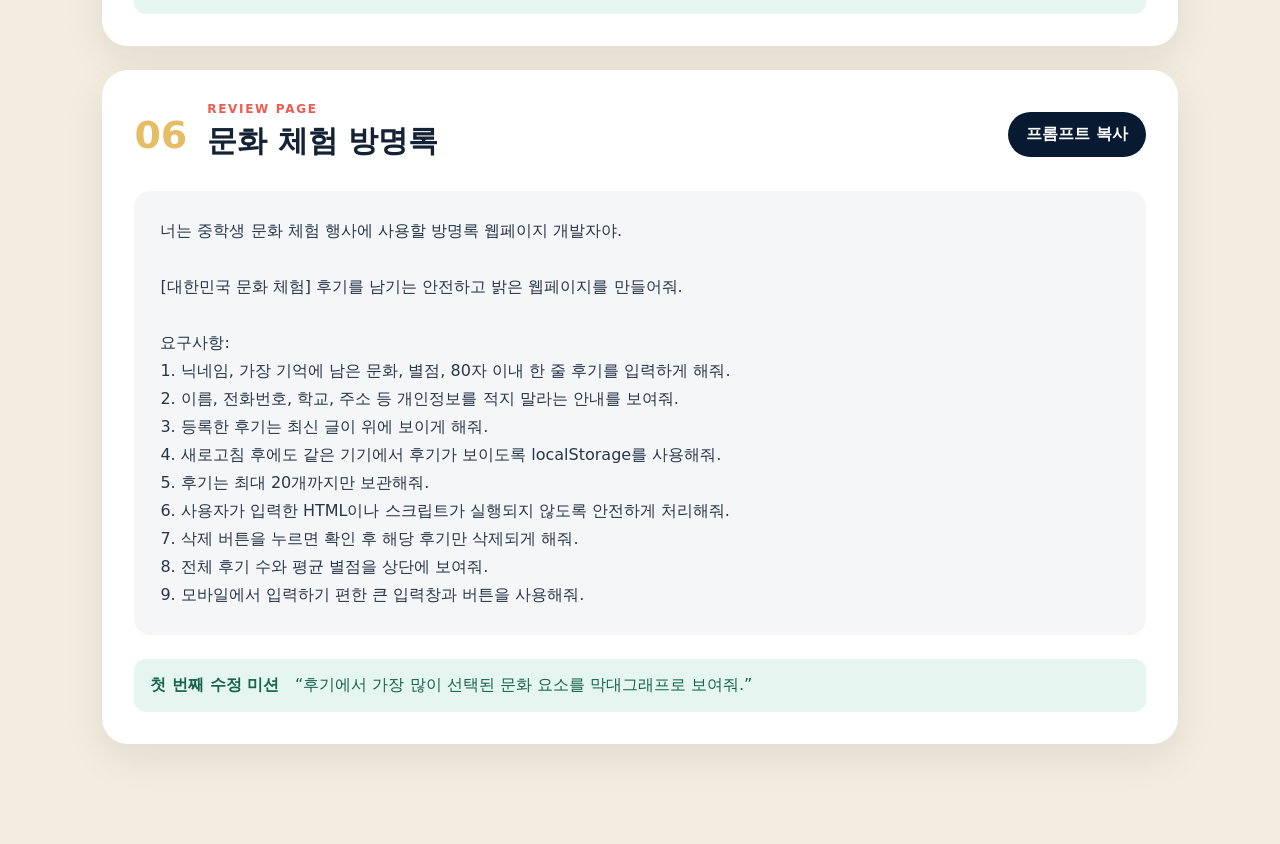
==== commit 85335f0a: "Generalize history page prompt" ====
--- a/prompts.html
+++ b/prompts.html
@@ -9,11 +9,11 @@
     <section class="prompt-list">
       <article class="prompt-card"><div class="prompt-title"><span>01</span><div><p>HISTORY PAGE</p><h2>나라의 역사 시간여행</h2></div><button class="copy-btn">프롬프트 복사</button></div><pre>너는 중학생을 위한 웹 개발자이자 역사 교육 콘텐츠 기획자야.
 
-[대한민국]의 역사를 처음 접하는 학생이 큰 흐름을 재미있게 이해할 수 있는 반응형 웹페이지를 만들어줘.
+[나라이름]의 역사를 처음 접하는 학생이 큰 흐름을 재미있게 이해할 수 있는 반응형 웹페이지를 만들어줘.
 
 요구사항:
-1. 제목은 “[대한민국] 시간여행”으로 해줘.
-2. 역사를 [고조선, 삼국, 고려, 조선, 근현대, 오늘]처럼 6~9개 시대로 나눠 가로 타임라인 버튼으로 보여줘.
+1. 제목은 “[나라이름] [   ] 여행”으로 해줘.
+2. 역사를 [고대, 중세, 근현대]처럼 3~6개 시대로 나눠 가로 타임라인 버튼으로 보여줘. 그 나라의 특성에 맞춰 왕조의 변화나 중요한 역사적 전환점을 기준으로 시대를 나눠줘.
 3. 시대 버튼을 누르면 아래 내용 카드가 바뀌게 해줘.
    - 시대와 연도
    - 핵심 사건을 설명하는 3~4문장
@@ -22,7 +22,7 @@
    - 학생이 생각해 볼 질문 1개
 4. 방문한 시대 버튼에는 체크 표시가 생기고, 모든 시대를 보면 축하 메시지를 보여줘.
 5. 어려운 역사 용어는 중학생이 이해할 수 있는 말로 풀어줘.
-6. 디자인은 짙은 남색, 아이보리, 붉은색을 사용한 현대적인 박물관 스타일로 해줘.
+6. 디자인은 그 나라 국기의 색을 사용한 현대적인 박물관 스타일로 해줘.
 7. HTML, CSS, JavaScript가 한 Canvas 안에서 정상 작동하게 해줘.
 8. 모바일 화면에서도 글과 버튼이 겹치지 않게 해줘.
 
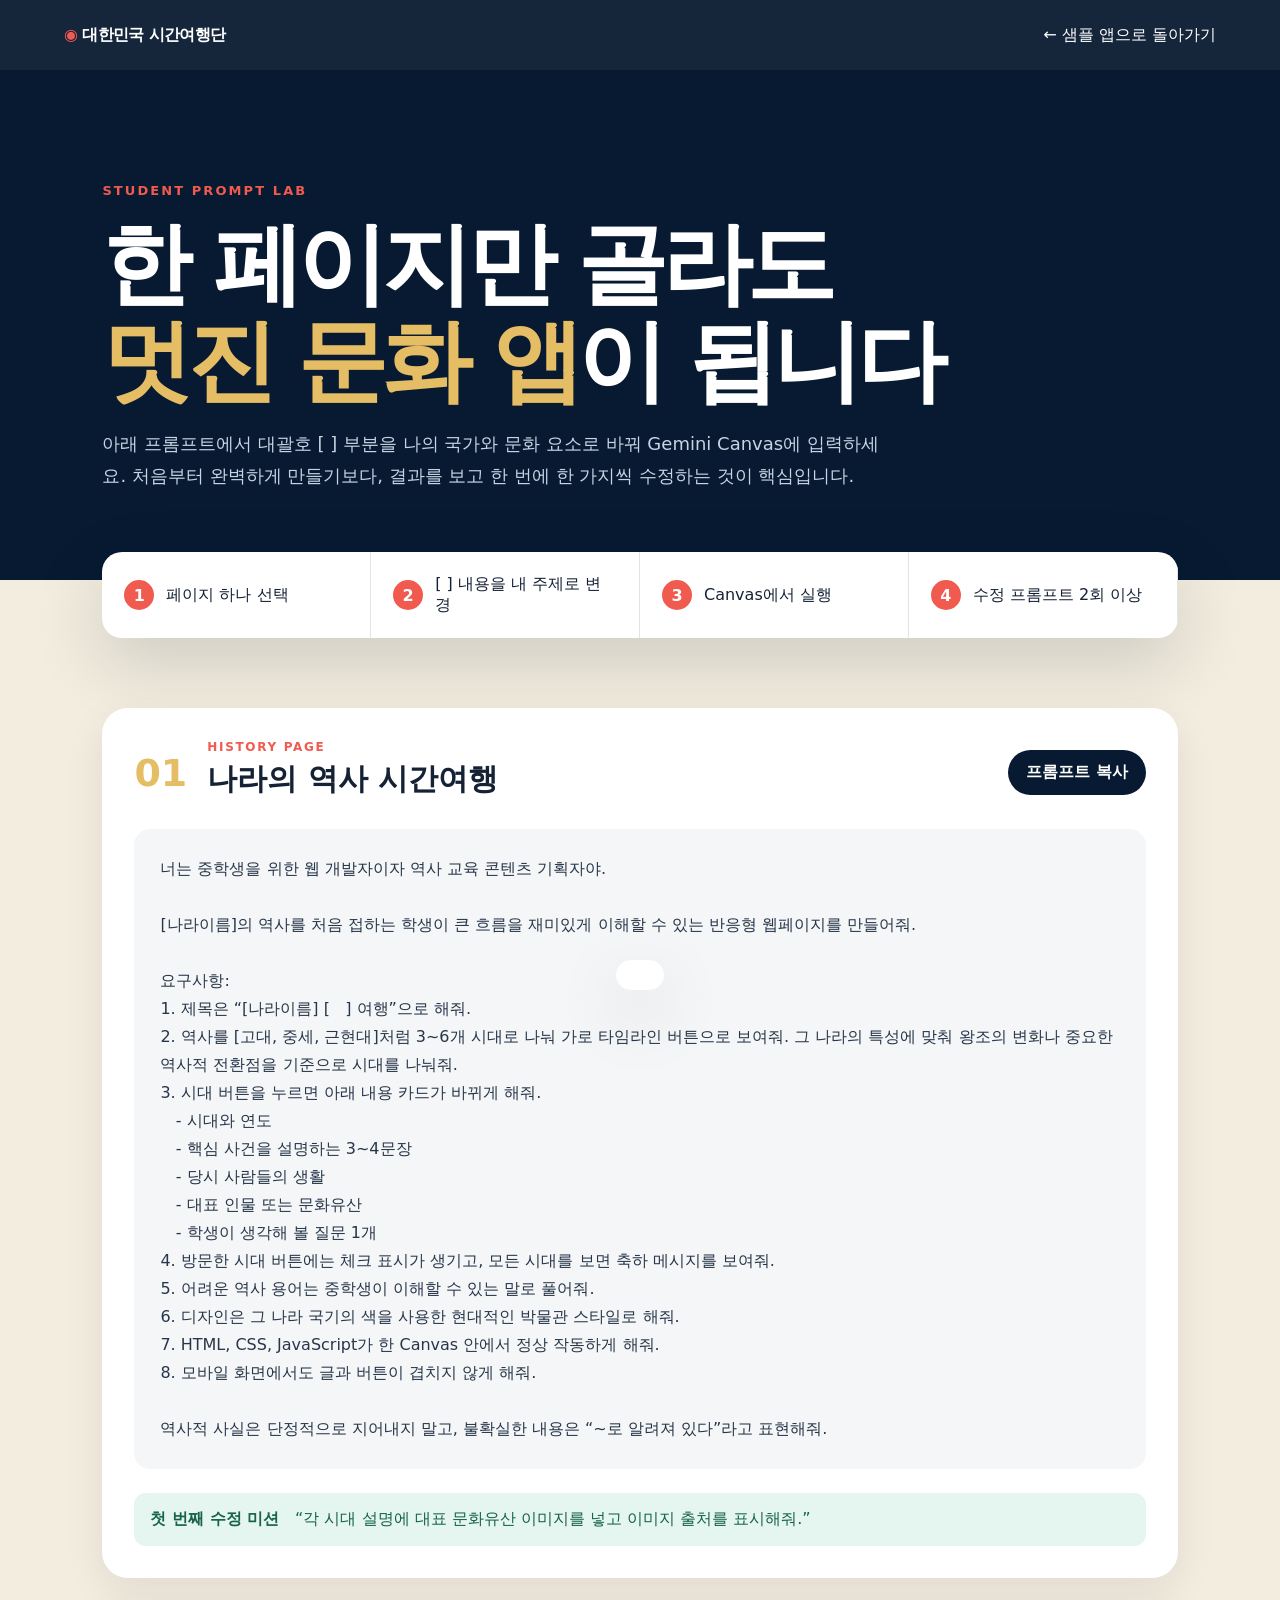
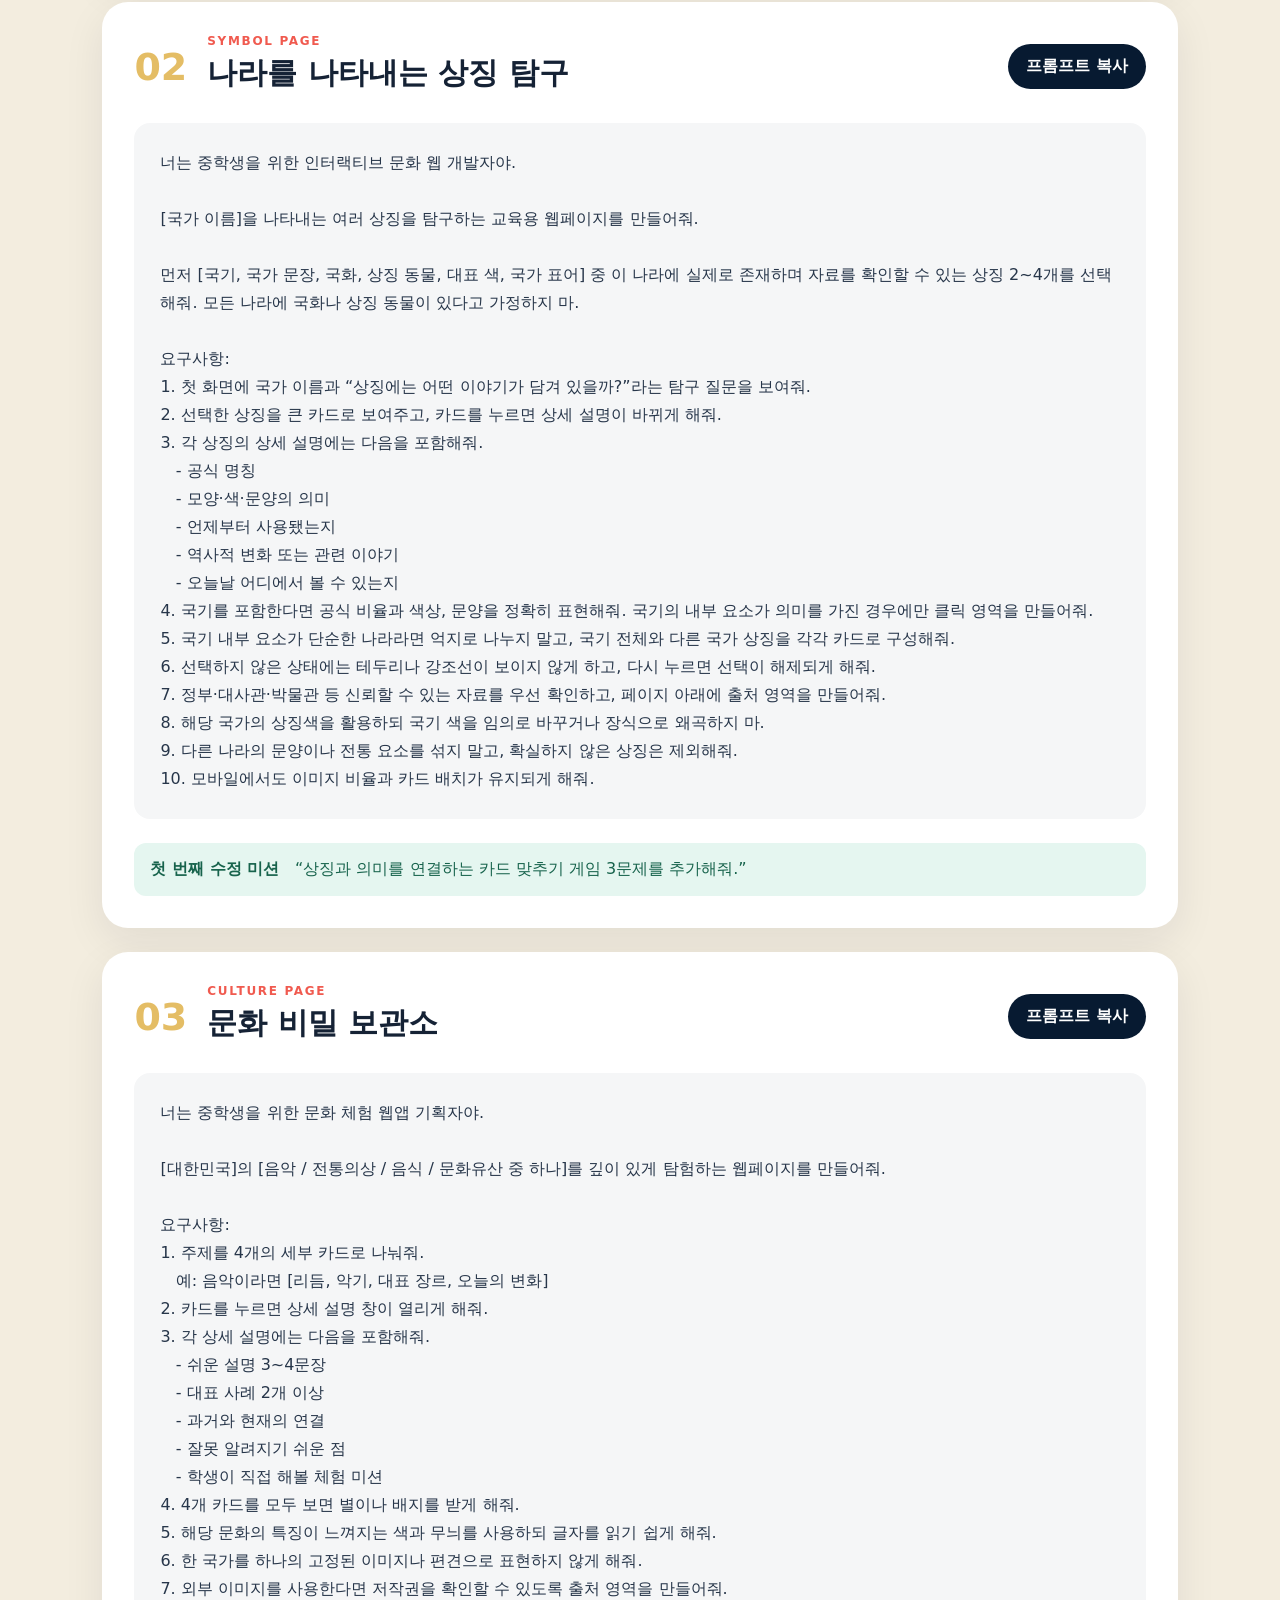
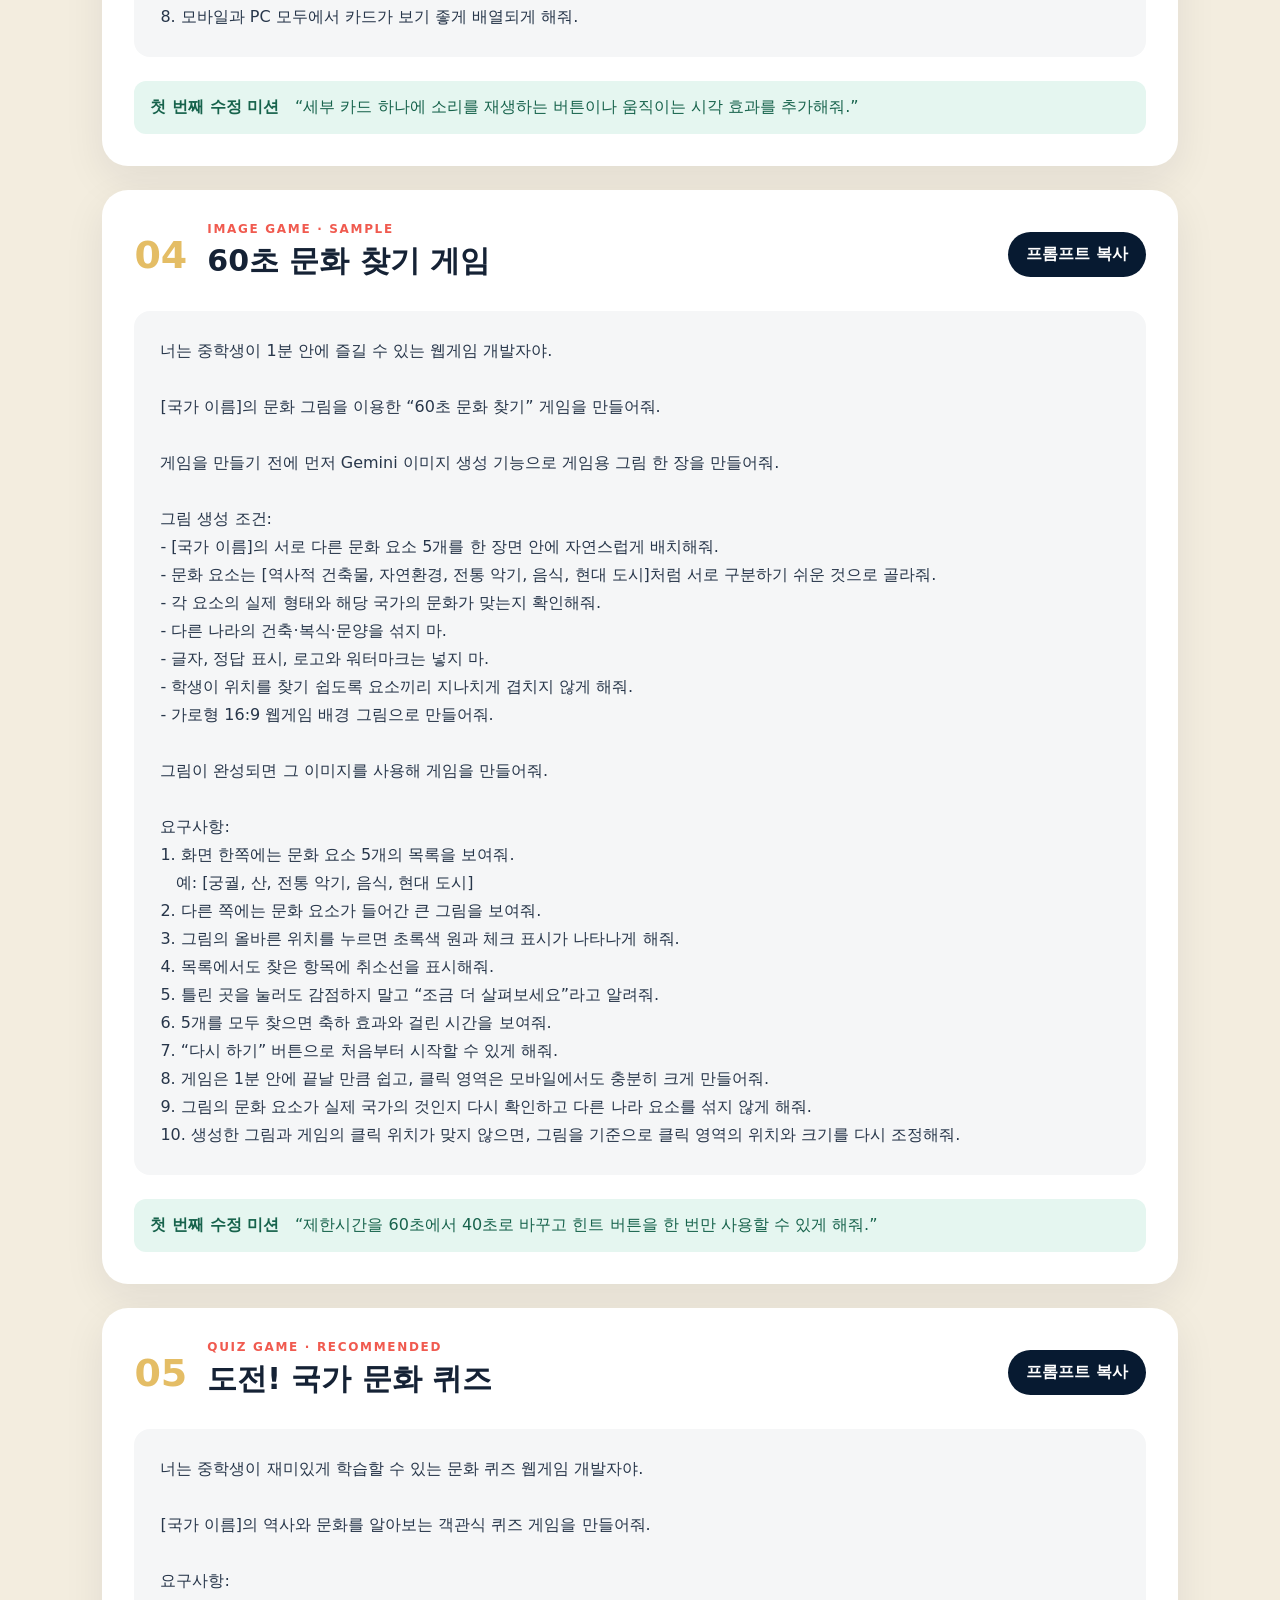
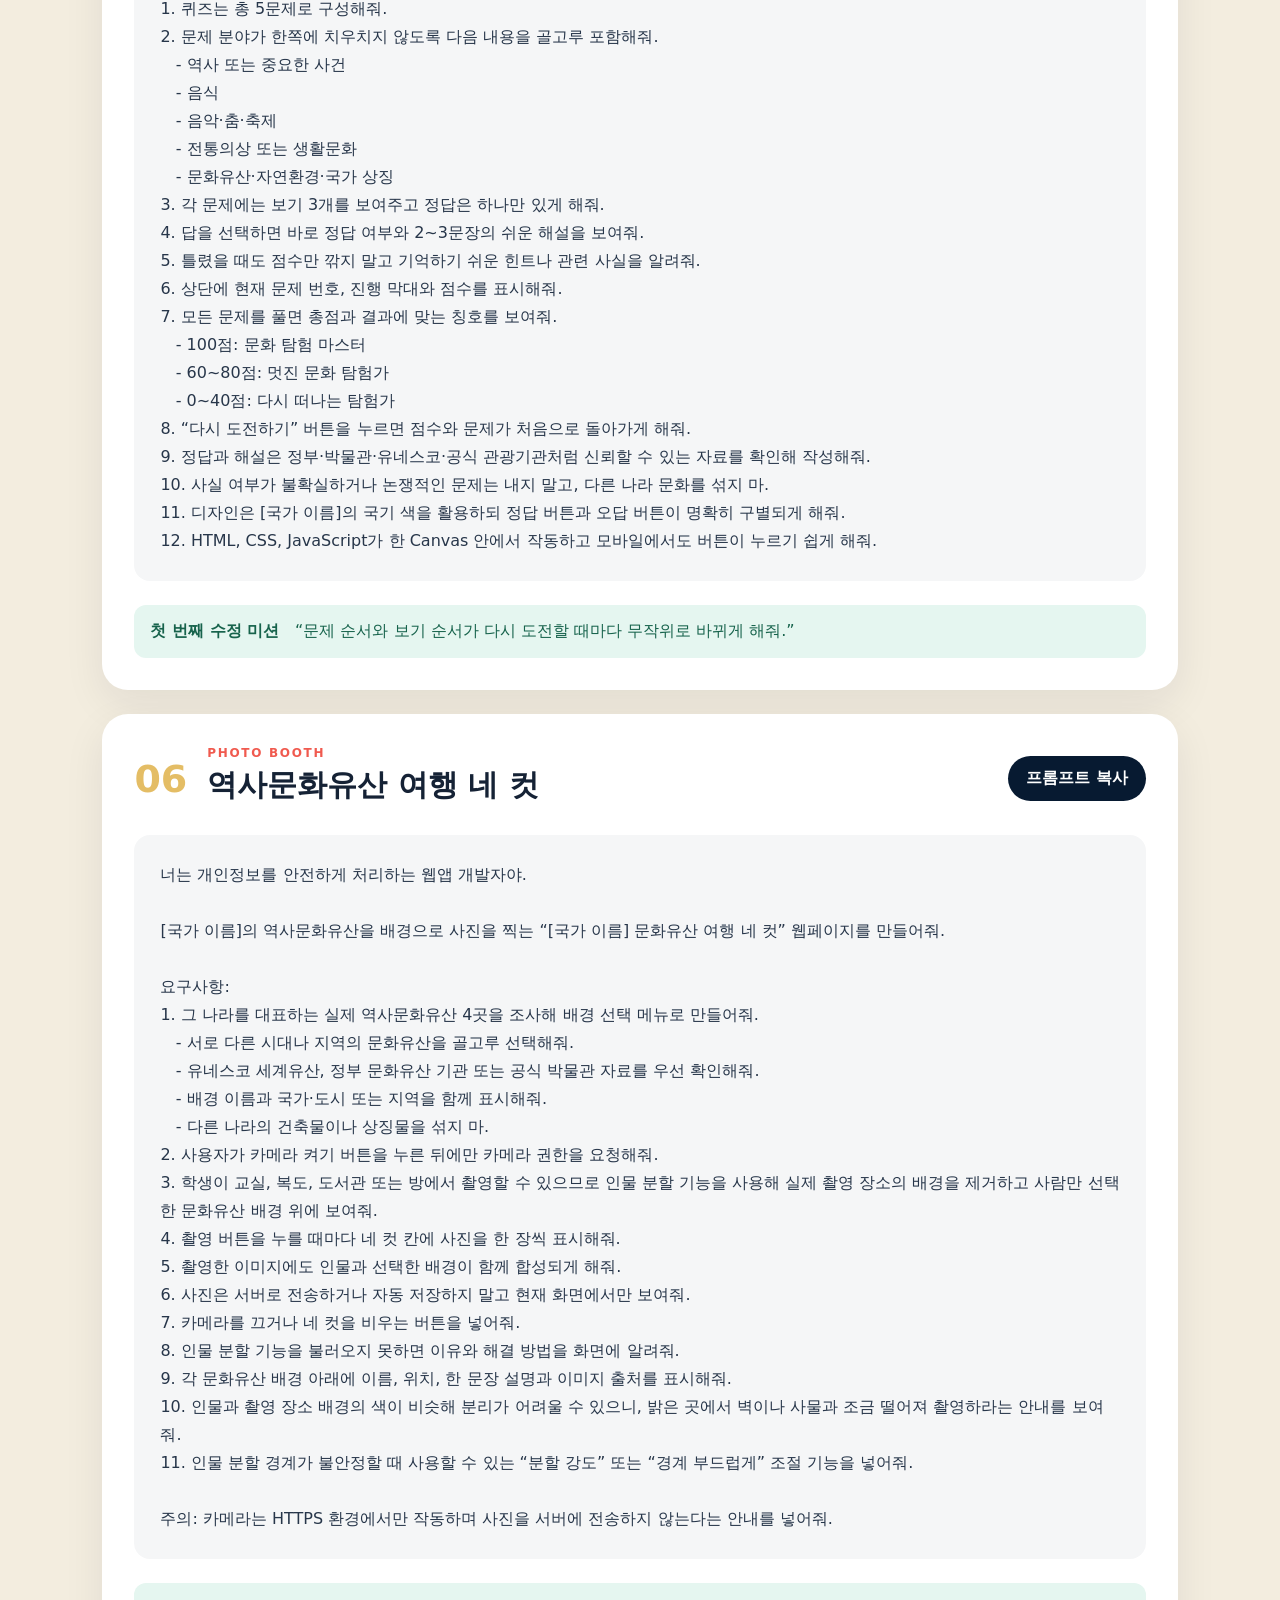
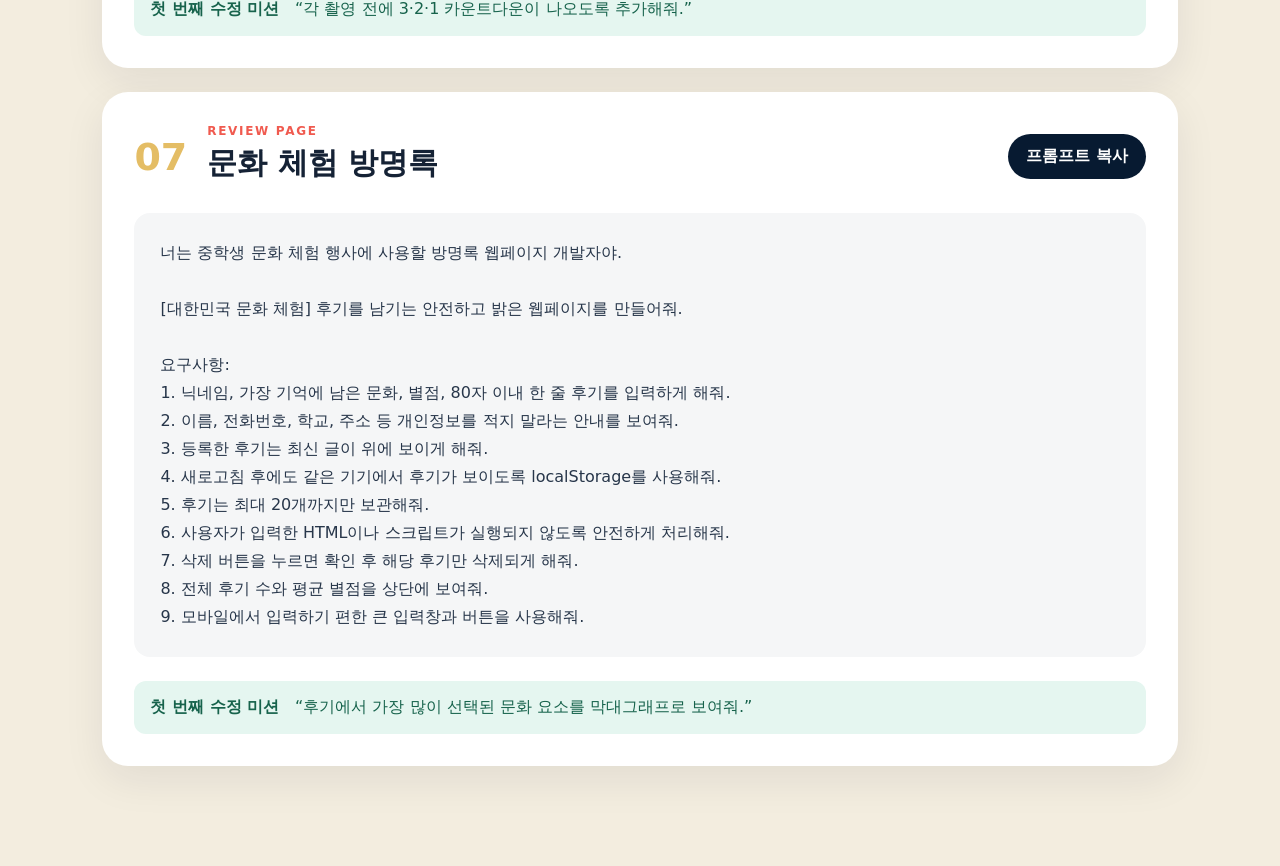
==== commit 1d453123: "Add culture quiz and generalize photo booth prompt" ====
--- a/prompts.html
+++ b/prompts.html
@@ -71,9 +71,22 @@
 7. 외부 이미지를 사용한다면 저작권을 확인할 수 있도록 출처 영역을 만들어줘.
 8. 모바일과 PC 모두에서 카드가 보기 좋게 배열되게 해줘.</pre><div class="mission"><b>첫 번째 수정 미션</b><span>“세부 카드 하나에 소리를 재생하는 버튼이나 움직이는 시각 효과를 추가해줘.”</span></div></article>
 
-      <article class="prompt-card"><div class="prompt-title"><span>04</span><div><p>QUICK GAME</p><h2>60초 문화 찾기 게임</h2></div><button class="copy-btn">프롬프트 복사</button></div><pre>너는 중학생이 1분 안에 즐길 수 있는 웹게임 개발자야.
+      <article class="prompt-card"><div class="prompt-title"><span>04</span><div><p>IMAGE GAME · SAMPLE</p><h2>60초 문화 찾기 게임</h2></div><button class="copy-btn">프롬프트 복사</button></div><pre>너는 중학생이 1분 안에 즐길 수 있는 웹게임 개발자야.
 
-[대한민국] 문화 그림을 이용한 “60초 문화 찾기” 게임을 만들어줘.
+[국가 이름]의 문화 그림을 이용한 “60초 문화 찾기” 게임을 만들어줘.
+
+게임을 만들기 전에 먼저 Gemini 이미지 생성 기능으로 게임용 그림 한 장을 만들어줘.
+
+그림 생성 조건:
+- [국가 이름]의 서로 다른 문화 요소 5개를 한 장면 안에 자연스럽게 배치해줘.
+- 문화 요소는 [역사적 건축물, 자연환경, 전통 악기, 음식, 현대 도시]처럼 서로 구분하기 쉬운 것으로 골라줘.
+- 각 요소의 실제 형태와 해당 국가의 문화가 맞는지 확인해줘.
+- 다른 나라의 건축·복식·문양을 섞지 마.
+- 글자, 정답 표시, 로고와 워터마크는 넣지 마.
+- 학생이 위치를 찾기 쉽도록 요소끼리 지나치게 겹치지 않게 해줘.
+- 가로형 16:9 웹게임 배경 그림으로 만들어줘.
+
+그림이 완성되면 그 이미지를 사용해 게임을 만들어줘.
 
 요구사항:
 1. 화면 한쪽에는 문화 요소 5개의 목록을 보여줘.
@@ -85,26 +98,59 @@
 6. 5개를 모두 찾으면 축하 효과와 걸린 시간을 보여줘.
 7. “다시 하기” 버튼으로 처음부터 시작할 수 있게 해줘.
 8. 게임은 1분 안에 끝날 만큼 쉽고, 클릭 영역은 모바일에서도 충분히 크게 만들어줘.
-9. 그림의 문화 요소가 실제 국가의 것인지 확인하고 다른 나라 요소를 섞지 않게 해줘.</pre><div class="mission"><b>첫 번째 수정 미션</b><span>“제한시간을 60초에서 40초로 바꾸고 힌트 버튼을 한 번만 사용할 수 있게 해줘.”</span></div></article>
+9. 그림의 문화 요소가 실제 국가의 것인지 다시 확인하고 다른 나라 요소를 섞지 않게 해줘.
+10. 생성한 그림과 게임의 클릭 위치가 맞지 않으면, 그림을 기준으로 클릭 영역의 위치와 크기를 다시 조정해줘.</pre><div class="mission"><b>첫 번째 수정 미션</b><span>“제한시간을 60초에서 40초로 바꾸고 힌트 버튼을 한 번만 사용할 수 있게 해줘.”</span></div></article>
 
-      <article class="prompt-card"><div class="prompt-title"><span>05</span><div><p>PHOTO BOOTH</p><h2>문화 여행 네 컷</h2></div><button class="copy-btn">프롬프트 복사</button></div><pre>너는 개인정보를 안전하게 처리하는 웹앱 개발자야.
+      <article class="prompt-card"><div class="prompt-title"><span>05</span><div><p>QUIZ GAME · RECOMMENDED</p><h2>도전! 국가 문화 퀴즈</h2></div><button class="copy-btn">프롬프트 복사</button></div><pre>너는 중학생이 재미있게 학습할 수 있는 문화 퀴즈 웹게임 개발자야.
 
-[대한민국]의 문화 장소를 배경으로 사진을 찍는 “문화 여행 네 컷” 웹페이지를 만들어줘.
+[국가 이름]의 역사와 문화를 알아보는 객관식 퀴즈 게임을 만들어줘.
 
 요구사항:
-1. 배경 선택 메뉴에 [궁궐, 전통마을, 강의 야경, 전통무늬] 4개를 넣어줘.
+1. 퀴즈는 총 5문제로 구성해줘.
+2. 문제 분야가 한쪽에 치우치지 않도록 다음 내용을 골고루 포함해줘.
+   - 역사 또는 중요한 사건
+   - 음식
+   - 음악·춤·축제
+   - 전통의상 또는 생활문화
+   - 문화유산·자연환경·국가 상징
+3. 각 문제에는 보기 3개를 보여주고 정답은 하나만 있게 해줘.
+4. 답을 선택하면 바로 정답 여부와 2~3문장의 쉬운 해설을 보여줘.
+5. 틀렸을 때도 점수만 깎지 말고 기억하기 쉬운 힌트나 관련 사실을 알려줘.
+6. 상단에 현재 문제 번호, 진행 막대와 점수를 표시해줘.
+7. 모든 문제를 풀면 총점과 결과에 맞는 칭호를 보여줘.
+   - 100점: 문화 탐험 마스터
+   - 60~80점: 멋진 문화 탐험가
+   - 0~40점: 다시 떠나는 탐험가
+8. “다시 도전하기” 버튼을 누르면 점수와 문제가 처음으로 돌아가게 해줘.
+9. 정답과 해설은 정부·박물관·유네스코·공식 관광기관처럼 신뢰할 수 있는 자료를 확인해 작성해줘.
+10. 사실 여부가 불확실하거나 논쟁적인 문제는 내지 말고, 다른 나라 문화를 섞지 마.
+11. 디자인은 [국가 이름]의 국기 색을 활용하되 정답 버튼과 오답 버튼이 명확히 구별되게 해줘.
+12. HTML, CSS, JavaScript가 한 Canvas 안에서 작동하고 모바일에서도 버튼이 누르기 쉽게 해줘.</pre><div class="mission"><b>첫 번째 수정 미션</b><span>“문제 순서와 보기 순서가 다시 도전할 때마다 무작위로 바뀌게 해줘.”</span></div></article>
+
+      <article class="prompt-card"><div class="prompt-title"><span>06</span><div><p>PHOTO BOOTH</p><h2>역사문화유산 여행 네 컷</h2></div><button class="copy-btn">프롬프트 복사</button></div><pre>너는 개인정보를 안전하게 처리하는 웹앱 개발자야.
+
+[국가 이름]의 역사문화유산을 배경으로 사진을 찍는 “[국가 이름] 문화유산 여행 네 컷” 웹페이지를 만들어줘.
+
+요구사항:
+1. 그 나라를 대표하는 실제 역사문화유산 4곳을 조사해 배경 선택 메뉴로 만들어줘.
+   - 서로 다른 시대나 지역의 문화유산을 골고루 선택해줘.
+   - 유네스코 세계유산, 정부 문화유산 기관 또는 공식 박물관 자료를 우선 확인해줘.
+   - 배경 이름과 국가·도시 또는 지역을 함께 표시해줘.
+   - 다른 나라의 건축물이나 상징물을 섞지 마.
 2. 사용자가 카메라 켜기 버튼을 누른 뒤에만 카메라 권한을 요청해줘.
-3. 인물 분할 기능을 사용해 카메라의 방 배경은 제거하고 사람만 선택한 문화 배경 위에 보여줘.
+3. 학생이 교실, 복도, 도서관 또는 방에서 촬영할 수 있으므로 인물 분할 기능을 사용해 실제 촬영 장소의 배경을 제거하고 사람만 선택한 문화유산 배경 위에 보여줘.
 4. 촬영 버튼을 누를 때마다 네 컷 칸에 사진을 한 장씩 표시해줘.
 5. 촬영한 이미지에도 인물과 선택한 배경이 함께 합성되게 해줘.
 6. 사진은 서버로 전송하거나 자동 저장하지 말고 현재 화면에서만 보여줘.
 7. 카메라를 끄거나 네 컷을 비우는 버튼을 넣어줘.
 8. 인물 분할 기능을 불러오지 못하면 이유와 해결 방법을 화면에 알려줘.
-9. 각 배경은 해당 국가의 실제 문화와 맞는지 확인하고 출처를 표시해줘.
+9. 각 문화유산 배경 아래에 이름, 위치, 한 문장 설명과 이미지 출처를 표시해줘.
+10. 인물과 촬영 장소 배경의 색이 비슷해 분리가 어려울 수 있으니, 밝은 곳에서 벽이나 사물과 조금 떨어져 촬영하라는 안내를 보여줘.
+11. 인물 분할 경계가 불안정할 때 사용할 수 있는 “분할 강도” 또는 “경계 부드럽게” 조절 기능을 넣어줘.
 
-주의: 카메라는 HTTPS 환경에서만 작동한다는 안내를 넣어줘.</pre><div class="mission"><b>첫 번째 수정 미션</b><span>“각 촬영 전에 3·2·1 카운트다운이 나오도록 추가해줘.”</span></div></article>
+주의: 카메라는 HTTPS 환경에서만 작동하며 사진을 서버에 전송하지 않는다는 안내를 넣어줘.</pre><div class="mission"><b>첫 번째 수정 미션</b><span>“각 촬영 전에 3·2·1 카운트다운이 나오도록 추가해줘.”</span></div></article>
 
-      <article class="prompt-card"><div class="prompt-title"><span>06</span><div><p>REVIEW PAGE</p><h2>문화 체험 방명록</h2></div><button class="copy-btn">프롬프트 복사</button></div><pre>너는 중학생 문화 체험 행사에 사용할 방명록 웹페이지 개발자야.
+      <article class="prompt-card"><div class="prompt-title"><span>07</span><div><p>REVIEW PAGE</p><h2>문화 체험 방명록</h2></div><button class="copy-btn">프롬프트 복사</button></div><pre>너는 중학생 문화 체험 행사에 사용할 방명록 웹페이지 개발자야.
 
 [대한민국 문화 체험] 후기를 남기는 안전하고 밝은 웹페이지를 만들어줘.
 
